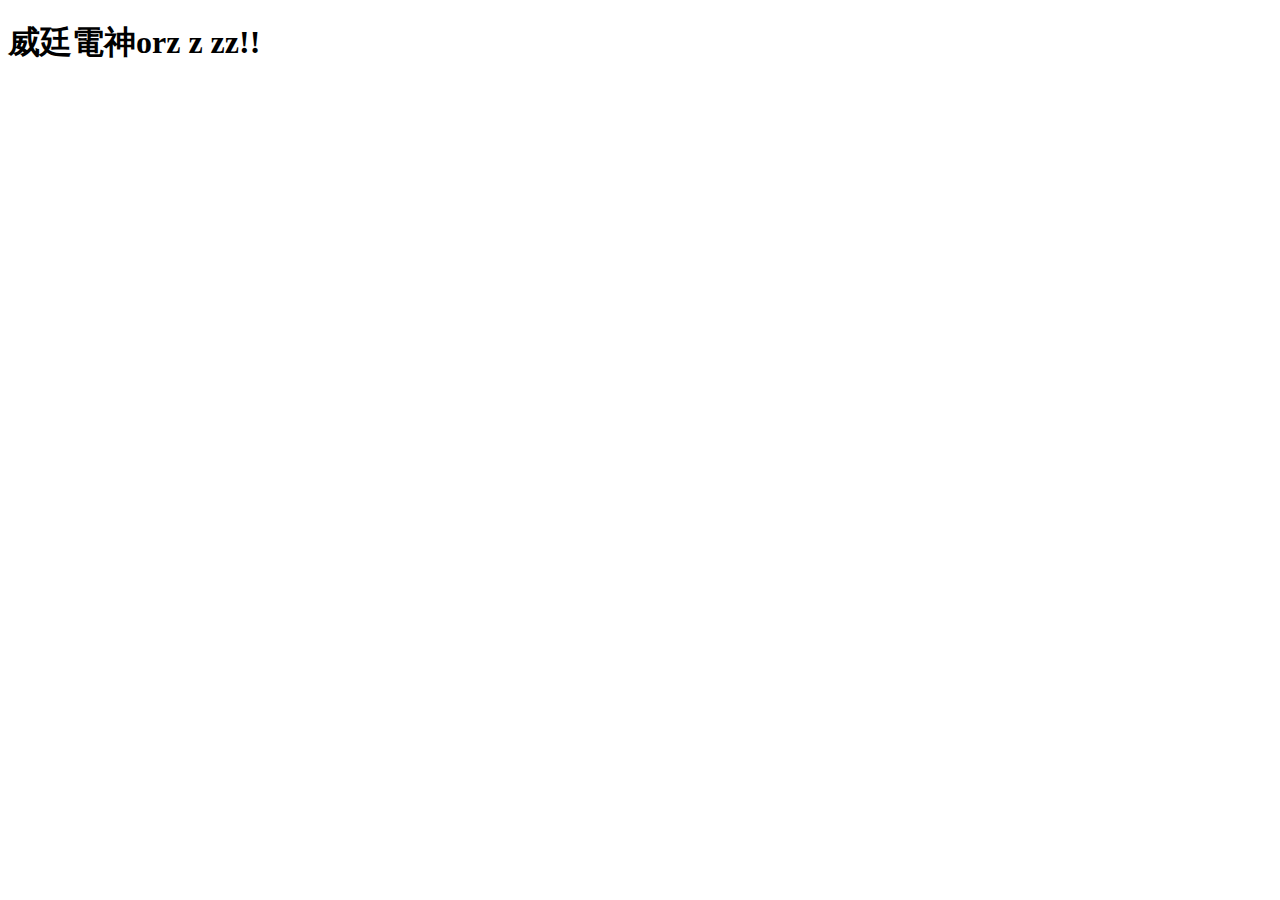
==== WEI-TING/index.html @ c9273836 "Create index.html" ====
<!DOCTYPE html>
<html>
    <head>
        <title>威廷好電</title>
        <meta charset="UTF-8">
        <meta name="viewport" content="width=device-width, initial-scale=1.0">
        </head>

    <body>
        <div class="ce">
        <h1>威廷電神orz z zz!!</h1>
        
        </div>


     </body>



</html>
<style>
.h1{
    margin:0 auto;
    text-align: center;
    font-size: 100px;
}
ce{
    margin: 0 auto;
    display: block;
}
</style>
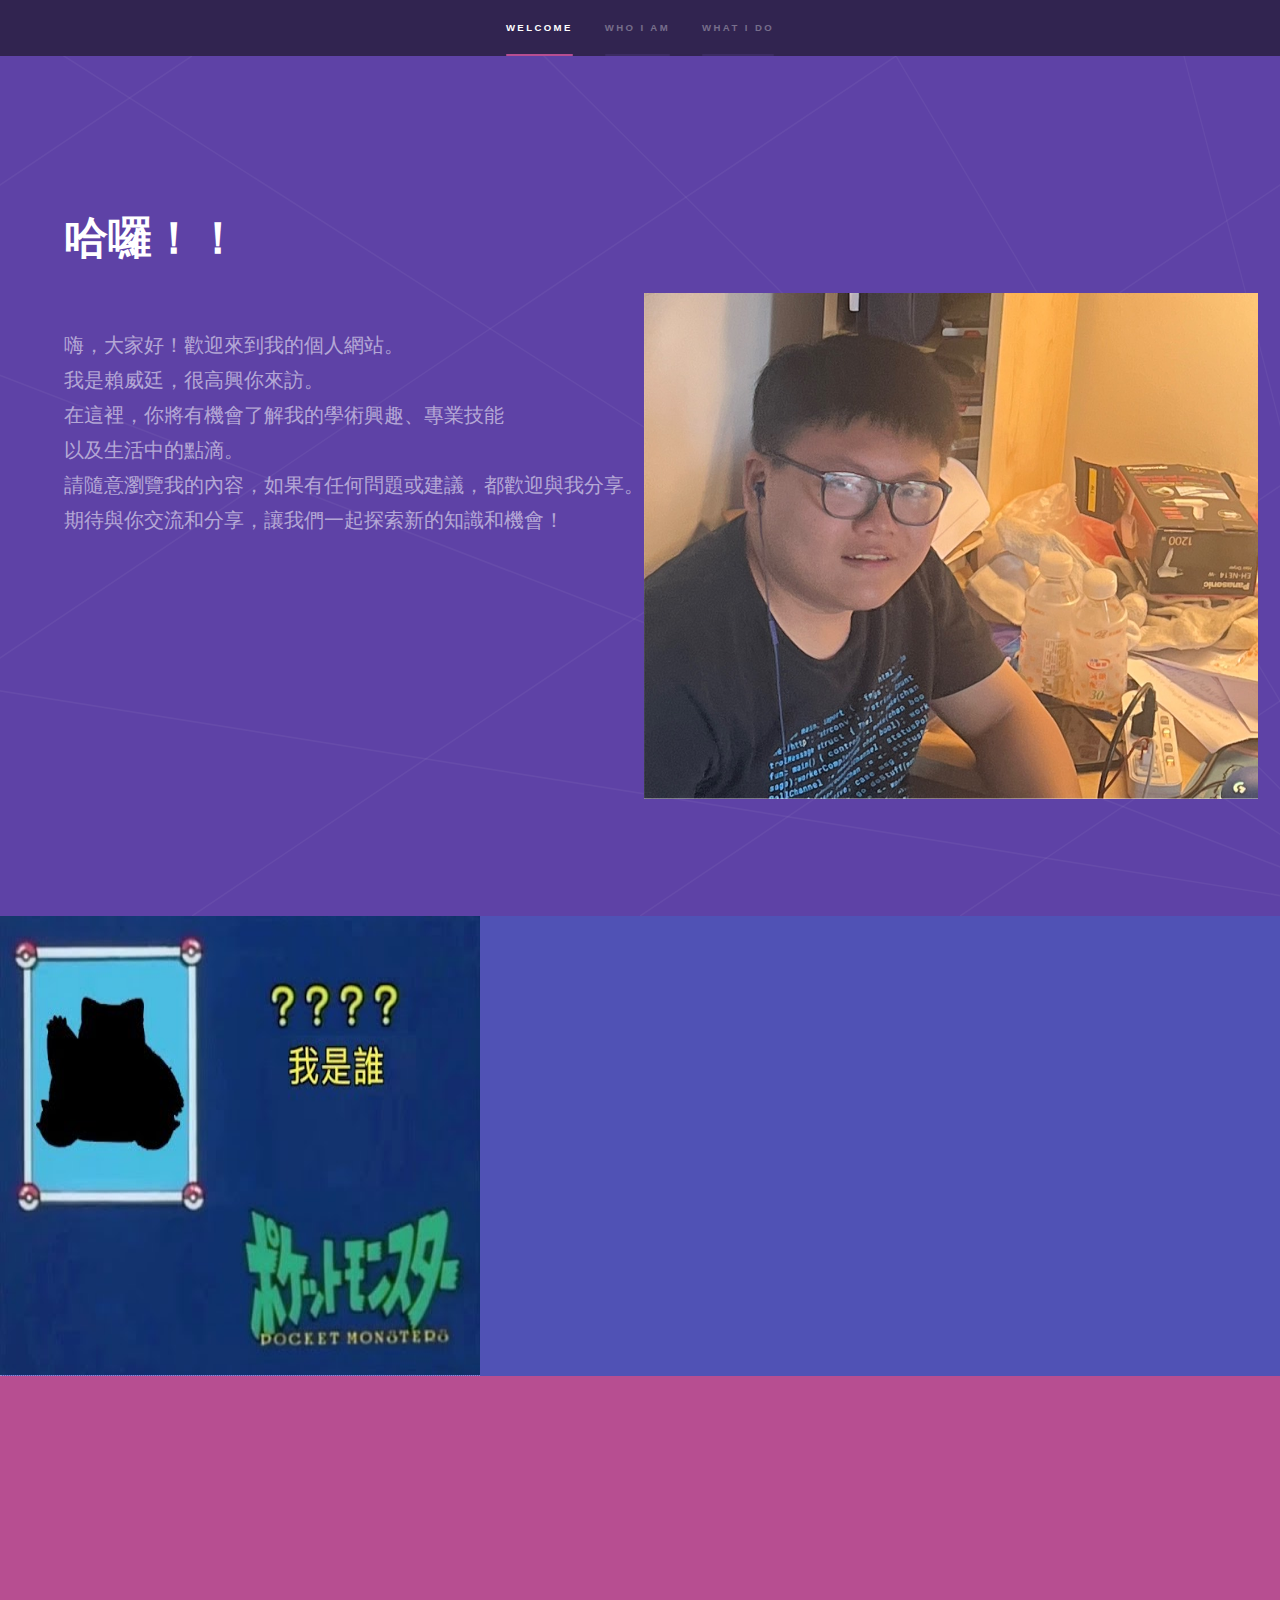
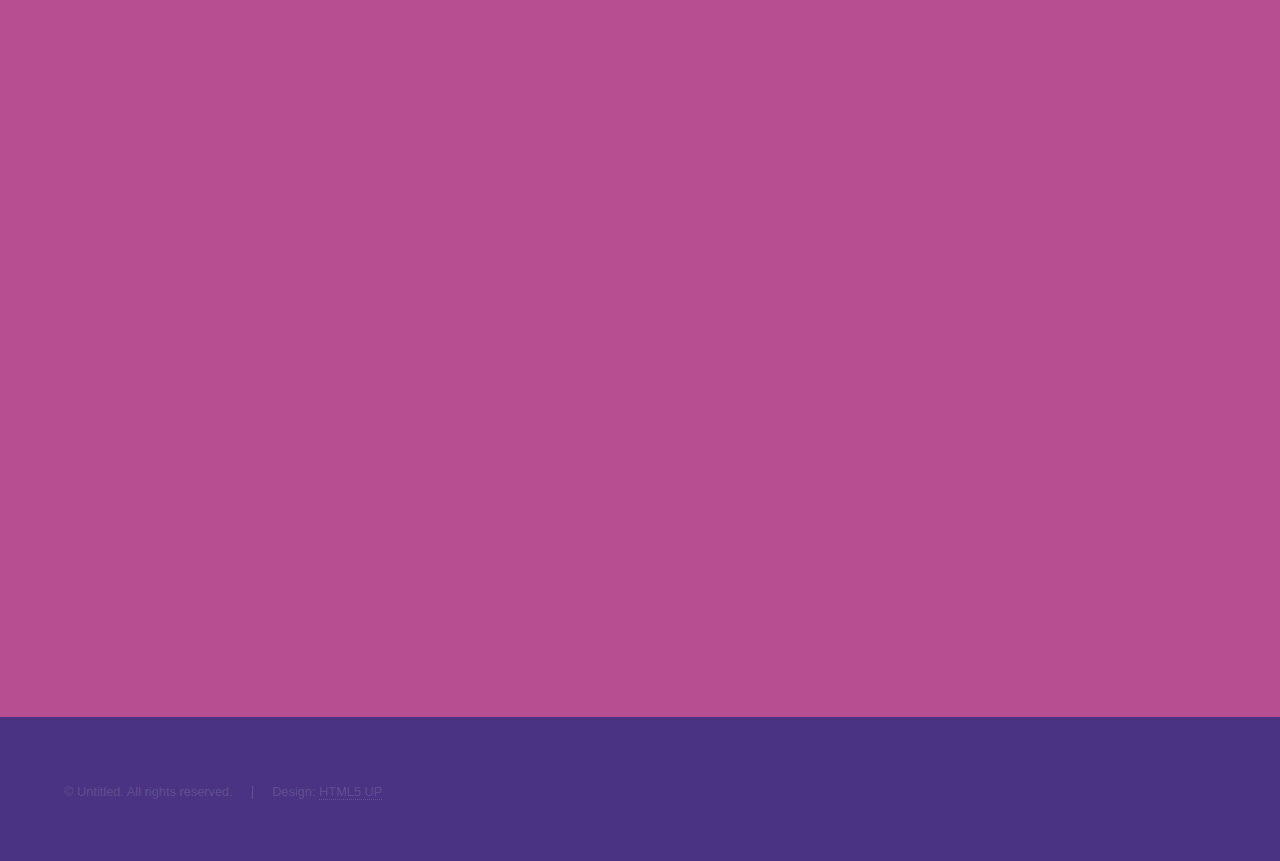
==== commit b8a4fb84: "test" ====
--- a/WEI-TING/index.html
+++ b/WEI-TING/index.html
@@ -1,31 +1,154 @@
-<!DOCTYPE html>
-<html>
-    <head>
-        <title>威廷好電</title>
-        <meta charset="UTF-8">
-        <meta name="viewport" content="width=device-width, initial-scale=1.0">
-        </head>
-
-    <body>
-        <div class="ce">
-        <h1>威廷電神orz z zz!!</h1>
-        
-        </div>
-
-
-     </body>
-
-
-
-</html>
-<style>
-.h1{
-    margin:0 auto;
-    text-align: center;
-    font-size: 100px;
-}
-ce{
-    margin: 0 auto;
-    display: block;
-}
-</style>
+<!DOCTYPE HTML>
+<!--
+	Hyperspace by HTML5 UP
+	html5up.net | @ajlkn
+	Free for personal and commercial use under the CCA 3.0 license (html5up.net/license)
+-->
+<html>
+	<head>
+		<link rel="icon" href="./assets/icon/1716136309.ico">
+		<title>威廷好電</title>
+		
+
+
+		<meta charset="utf-8" />
+		<meta name="viewport" content="width=device-width, initial-scale=1, user-scalable=no" />
+		<link rel="stylesheet" href="assets/css/main.css" />
+		<noscript><link rel="stylesheet" href="assets/css/noscript.css" /></noscript>
+	</head>
+	<body class="is-preload">
+
+		<!-- Sidebar -->
+			<section id="sidebar">
+				<div class="inner">
+					<nav>
+						<ul>
+							<li><a href="#intro">Welcome</a></li>
+							<li><a href="#one">Who I am </a></li>
+							<li><a href="#two">What I do</a></li>
+						</ul>
+					</nav>
+				</div>
+			</section>
+
+		<!-- Wrapper -->
+			<div id="wrapper">
+
+				<!-- Intro -->
+					<section id="intro" class="wrapper style1 fullscreen fade-up">
+						
+						<div class="inner" style="width: 50%">
+							<h1>哈囉！！</h1>
+
+							<div style="width: 240%;display: flex">
+							<p style="width: auto;">
+								<br>
+								嗨，大家好！歡迎來到我的個人網站。<br>我是賴威廷，很高興你來訪。<br>在這裡，你將有機會了解我的學術興趣、專業技能<br>以及生活中的點滴。<br>請隨意瀏覽我的內容，如果有任何問題或建議，都歡迎與我分享。<br>期待與你交流和分享，讓我們一起探索新的知識和機會！
+									
+							</p>
+							<img src="images/weihead.jpg" alt="Logo" width="50%" height="50%"/>
+						</div>
+						<!--
+							<ul class="actions">
+								<li><a href="#one" class="button scrolly">Learn more</a></li>
+							</ul>-->
+						</div>
+					</section>
+
+				<!-- One -->
+					<section id="one" class="wrapper style2 spotlights">
+						<section>
+							<a href="#" >
+								<img src="images/whoami.png" alt="" data-position="center center" width="100%" height="100%"/>
+
+							</a>
+								
+								
+								
+							
+							<div class="content">
+								<div class="inner">
+									<h2>我是誰
+									</h2>
+									<p>大家好，我是賴威廷，來自一個充滿活力的城市-台北。我對程式充滿熱情，並目標成為中興大學的第一名。<br>
+								
+										我一直以來都對微積分領域有著濃厚的興趣，並且在這個領域表現出色。我相信，通過不斷地學習和實踐，我可以在這個領域中取得更大的成就。<br>
+										
+										此外，我也對資料結構和演算法有著深入的了解和經驗。我喜歡挑戰自己，解決各種複雜的問題，並且不斷地追求技術的提升。<br>								
+										謝謝大家對我的聆聽，我期待著在中興大學展開新的學習和挑戰，與各位一起共同成長。</p>
+									<ul class="actions">
+										<li><a href="generic.html" class="button">Learn more</a></li>
+									</ul>
+								</div>
+							</div>
+						</section>
+						
+						
+					</section>
+
+				<!-- Two -->
+					<section id="two" class="wrapper style3 fade-up">
+						<div class="inner">
+							<h2>What we do</h2>
+							<p>Phasellus convallis elit id ullamcorper pulvinar. Duis aliquam turpis mauris, eu ultricies erat malesuada quis. Aliquam dapibus, lacus eget hendrerit bibendum, urna est aliquam sem, sit amet imperdiet est velit quis lorem.</p>
+							<div class="features">
+								<section>
+									<span class="icon solid major fa-code"></span>
+									<h3>Lorem ipsum amet</h3>
+									<p>Phasellus convallis elit id ullam corper amet et pulvinar. Duis aliquam turpis mauris, sed ultricies erat dapibus.</p>
+								</section>
+								<section>
+									<span class="icon solid major fa-lock"></span>
+									<h3>Aliquam sed nullam</h3>
+									<p>Phasellus convallis elit id ullam corper amet et pulvinar. Duis aliquam turpis mauris, sed ultricies erat dapibus.</p>
+								</section>
+								<section>
+									<span class="icon solid major fa-cog"></span>
+									<h3>Sed erat ullam corper</h3>
+									<p>Phasellus convallis elit id ullam corper amet et pulvinar. Duis aliquam turpis mauris, sed ultricies erat dapibus.</p>
+								</section>
+								<section>
+									<span class="icon solid major fa-desktop"></span>
+									<h3>Veroeros quis lorem</h3>
+									<p>Phasellus convallis elit id ullam corper amet et pulvinar. Duis aliquam turpis mauris, sed ultricies erat dapibus.</p>
+								</section>
+								<section>
+									<span class="icon solid major fa-link"></span>
+									<h3>Urna quis bibendum</h3>
+									<p>Phasellus convallis elit id ullam corper amet et pulvinar. Duis aliquam turpis mauris, sed ultricies erat dapibus.</p>
+								</section>
+								<section>
+									<span class="icon major fa-gem"></span>
+									<h3>Aliquam urna dapibus</h3>
+									<p>Phasellus convallis elit id ullam corper amet et pulvinar. Duis aliquam turpis mauris, sed ultricies erat dapibus.</p>
+								</section>
+							</div>
+							<ul class="actions">
+								<li><a href="generic.html" class="button">Learn more</a></li>
+							</ul>
+						</div>
+					</section>
+
+
+			</div>
+
+		<!-- Footer -->
+			<footer id="footer" class="wrapper style1-alt">
+				<div class="inner">
+					<ul class="menu">
+						<li>&copy; Untitled. All rights reserved.</li><li>Design: <a href="http://html5up.net">HTML5 UP</a></li>
+					</ul>
+				</div>
+			</footer>
+
+		<!-- Scripts -->
+			<script src="assets/js/jquery.min.js"></script>
+			<script src="assets/js/jquery.scrollex.min.js"></script>
+			<script src="assets/js/jquery.scrolly.min.js"></script>
+			<script src="assets/js/browser.min.js"></script>
+			<script src="assets/js/breakpoints.min.js"></script>
+			<script src="assets/js/util.js"></script>
+			<script src="assets/js/main.js"></script>
+
+	</body>
+</html>--- a/WEI-TING/assets/css/main.css
+++ b/WEI-TING/assets/css/main.css
@@ -0,0 +1,3910 @@
+@import url(fontawesome-all.min.css);
+
+/*
+	Hyperspace by HTML5 UP
+	html5up.net | @ajlkn
+	Free for personal and commercial use under the CCA 3.0 license (html5up.net/license)
+*/
+
+
+html, body, div, span, applet, object,
+iframe, h1, h2, h3, h4, h5, h6, p, blockquote,
+pre, a, abbr, acronym, address, big, cite,
+code, del, dfn, em, img, ins, kbd, q, s, samp,
+small, strike, strong, sub, sup, tt, var, b,
+u, i, center, dl, dt, dd, ol, ul, li, fieldset,
+form, label, legend, table, caption, tbody,
+tfoot, thead, tr, th, td, article, aside,
+canvas, details, embed, figure, figcaption,
+footer, header, hgroup, menu, nav, output, ruby,
+section, summary, time, mark, audio, video {
+	margin: 0;
+	padding: 0;
+	border: 0;
+	font-size: 100%;
+	font: inherit;
+	vertical-align: baseline;}
+
+article, aside, details, figcaption, figure,
+footer, header, hgroup, menu, nav, section {
+	display: block;}
+
+body {
+	line-height: 1;
+}
+
+ol, ul {
+	list-style: none;
+}
+
+blockquote, q {
+	quotes: none;
+}
+
+	blockquote:before, blockquote:after, q:before, q:after {
+		content: '';
+		content: none;
+	}
+
+table {
+	border-collapse: collapse;
+	border-spacing: 0;
+}
+
+body {
+	-webkit-text-size-adjust: none;
+}
+
+mark {
+	background-color: transparent;
+	color: inherit;
+}
+
+input::-moz-focus-inner {
+	border: 0;
+	padding: 0;
+}
+
+input, select, textarea {
+	-moz-appearance: none;
+	-webkit-appearance: none;
+	-ms-appearance: none;
+	appearance: none;
+}
+
+/* Basic */
+
+	@-ms-viewport {
+		width: device-width;
+	}
+
+	body {
+		-ms-overflow-style: scrollbar;
+	}
+
+	@media screen and (max-width: 480px) {
+
+		html, body {
+			min-width: 320px;
+		}
+
+	}
+
+	html {
+		box-sizing: border-box;
+	}
+
+	*, *:before, *:after {
+		box-sizing: inherit;
+	}
+
+	body {
+		background: #312450;
+	}
+
+		body.is-preload *, body.is-preload *:before, body.is-preload *:after {
+			-moz-animation: none !important;
+			-webkit-animation: none !important;
+			-ms-animation: none !important;
+			animation: none !important;
+			-moz-transition: none !important;
+			-webkit-transition: none !important;
+			-ms-transition: none !important;
+			transition: none !important;
+		}
+
+/* Type */
+
+	body, input, select, textarea {
+		color: rgba(255, 255, 255, 0.55);
+		font-family: Arial, Helvetica, sans-serif;
+		font-size: 16.5pt;
+		font-weight: normal;
+		line-height: 1.75;
+	}
+
+		@media screen and (max-width: 1680px) {
+
+			body, input, select, textarea {
+				font-size: 13pt;
+			}
+
+		}
+
+		@media screen and (max-width: 1280px) {
+
+			body, input, select, textarea {
+				font-size: 12pt;
+			}
+
+		}
+
+		@media screen and (max-width: 360px) {
+
+			body, input, select, textarea {
+				font-size: 11pt;
+			}
+
+		}
+
+	a {
+		-moz-transition: color 0.2s ease, border-bottom-color 0.2s ease;
+		-webkit-transition: color 0.2s ease, border-bottom-color 0.2s ease;
+		-ms-transition: color 0.2s ease, border-bottom-color 0.2s ease;
+		transition: color 0.2s ease, border-bottom-color 0.2s ease;
+		border-bottom: dotted 1px rgba(255, 255, 255, 0.35);
+		color: inherit;
+		text-decoration: none;
+	}
+
+		a:hover {
+			border-bottom-color: transparent;
+			color: #ffffff;
+		}
+
+	strong, b {
+		color: #ffffff;
+		font-weight: bold;
+	}
+
+	em, i {
+		font-style: italic;
+	}
+
+	p {
+		margin: 0 0 2em 0;
+	}
+
+	h1, h2, h3, h4, h5, h6 {
+		color: #ffffff;
+		font-weight: bold;
+		line-height: 1.5;
+		margin: 0 0 0.5em 0;
+	}
+
+		h1 a, h2 a, h3 a, h4 a, h5 a, h6 a {
+			color: inherit;
+			text-decoration: none;
+		}
+
+	h1 {
+		font-size: 2.75em;
+	}
+
+		h1.major {
+			margin: 0 0 1.3em 0;
+			position: relative;
+			padding-bottom: 0.35em;
+		}
+
+			h1.major:after {
+				background-image: -moz-linear-gradient(to right, #5e42a6, #b74e91);
+				background-image: -webkit-linear-gradient(to right, #5e42a6, #b74e91);
+				background-image: -ms-linear-gradient(to right, #5e42a6, #b74e91);
+				background-image: linear-gradient(to right, #5e42a6, #b74e91);
+				-moz-transition: max-width 0.2s ease;
+				-webkit-transition: max-width 0.2s ease;
+				-ms-transition: max-width 0.2s ease;
+				transition: max-width 0.2s ease;
+				border-radius: 0.2em;
+				bottom: 0;
+				content: '';
+				height: 0.05em;
+				position: absolute;
+				right: 0;
+				width: 100%;
+			}
+
+	h2 {
+		font-size: 1.75em;
+	}
+
+	h3 {
+		font-size: 1.1em;
+	}
+
+	h4 {
+		font-size: 1em;
+	}
+
+	h5 {
+		font-size: 0.8em;
+	}
+
+	h6 {
+		font-size: 0.6em;
+	}
+
+	@media screen and (max-width: 736px) {
+
+		h1 {
+			font-size: 2em;
+		}
+
+		h2 {
+			font-size: 1.25em;
+		}
+
+		h3 {
+			font-size: 1em;
+		}
+
+		h4 {
+			font-size: 0.8em;
+		}
+
+		h5 {
+			font-size: 0.6em;
+		}
+
+		h6 {
+			font-size: 0.6em;
+		}
+
+	}
+
+	sub {
+		font-size: 0.8em;
+		position: relative;
+		top: 0.5em;
+	}
+
+	sup {
+		font-size: 0.8em;
+		position: relative;
+		top: -0.5em;
+	}
+
+	blockquote {
+		border-left: solid 4px rgba(255, 255, 255, 0.15);
+		font-style: italic;
+		margin: 0 0 2em 0;
+		padding: 0.5em 0 0.5em 2em;
+	}
+
+	code {
+		background: rgba(255, 255, 255, 0.05);
+		border-radius: 0.25em;
+		border: solid 1px rgba(255, 255, 255, 0.15);
+		font-family: "Courier New", monospace;
+		font-size: 0.9em;
+		margin: 0 0.25em;
+		padding: 0.25em 0.65em;
+	}
+
+	pre {
+		-webkit-overflow-scrolling: touch;
+		font-family: "Courier New", monospace;
+		font-size: 0.9em;
+		margin: 0 0 2em 0;
+	}
+
+		pre code {
+			display: block;
+			line-height: 1.75em;
+			padding: 1em 1.5em;
+			overflow-x: auto;
+		}
+
+	hr {
+		border: 0;
+		border-bottom: solid 1px rgba(255, 255, 255, 0.15);
+		margin: 2em 0;
+	}
+
+		hr.major {
+			margin: 3em 0;
+		}
+
+	.align-left {
+		text-align: left;
+	}
+
+	.align-center {
+		text-align: center;
+	}
+
+	.align-right {
+		text-align: right;
+	}
+
+/* Row */
+
+	.row {
+		display: flex;
+		flex-wrap: wrap;
+		box-sizing: border-box;
+		align-items: stretch;
+	}
+
+		.row > * {
+			box-sizing: border-box;
+		}
+
+		.row.gtr-uniform > * > :last-child {
+			margin-bottom: 0;
+		}
+
+		.row.aln-left {
+			justify-content: flex-start;
+		}
+
+		.row.aln-center {
+			justify-content: center;
+		}
+
+		.row.aln-right {
+			justify-content: flex-end;
+		}
+
+		.row.aln-top {
+			align-items: flex-start;
+		}
+
+		.row.aln-middle {
+			align-items: center;
+		}
+
+		.row.aln-bottom {
+			align-items: flex-end;
+		}
+
+		.row > .imp {
+			order: -1;
+		}
+
+		.row > .col-1 {
+			width: 8.33333%;
+		}
+
+		.row > .off-1 {
+			margin-left: 8.33333%;
+		}
+
+		.row > .col-2 {
+			width: 16.66667%;
+		}
+
+		.row > .off-2 {
+			margin-left: 16.66667%;
+		}
+
+		.row > .col-3 {
+			width: 25%;
+		}
+
+		.row > .off-3 {
+			margin-left: 25%;
+		}
+
+		.row > .col-4 {
+			width: 33.33333%;
+		}
+
+		.row > .off-4 {
+			margin-left: 33.33333%;
+		}
+
+		.row > .col-5 {
+			width: 41.66667%;
+		}
+
+		.row > .off-5 {
+			margin-left: 41.66667%;
+		}
+
+		.row > .col-6 {
+			width: 50%;
+		}
+
+		.row > .off-6 {
+			margin-left: 50%;
+		}
+
+		.row > .col-7 {
+			width: 58.33333%;
+		}
+
+		.row > .off-7 {
+			margin-left: 58.33333%;
+		}
+
+		.row > .col-8 {
+			width: 66.66667%;
+		}
+
+		.row > .off-8 {
+			margin-left: 66.66667%;
+		}
+
+		.row > .col-9 {
+			width: 75%;
+		}
+
+		.row > .off-9 {
+			margin-left: 75%;
+		}
+
+		.row > .col-10 {
+			width: 83.33333%;
+		}
+
+		.row > .off-10 {
+			margin-left: 83.33333%;
+		}
+
+		.row > .col-11 {
+			width: 91.66667%;
+		}
+
+		.row > .off-11 {
+			margin-left: 91.66667%;
+		}
+
+		.row > .col-12 {
+			width: 100%;
+		}
+
+		.row > .off-12 {
+			margin-left: 100%;
+		}
+
+		.row.gtr-0 {
+			margin-top: 0;
+			margin-left: 0em;
+		}
+
+			.row.gtr-0 > * {
+				padding: 0 0 0 0em;
+			}
+
+			.row.gtr-0.gtr-uniform {
+				margin-top: 0em;
+			}
+
+				.row.gtr-0.gtr-uniform > * {
+					padding-top: 0em;
+				}
+
+		.row.gtr-25 {
+			margin-top: 0;
+			margin-left: -0.375em;
+		}
+
+			.row.gtr-25 > * {
+				padding: 0 0 0 0.375em;
+			}
+
+			.row.gtr-25.gtr-uniform {
+				margin-top: -0.375em;
+			}
+
+				.row.gtr-25.gtr-uniform > * {
+					padding-top: 0.375em;
+				}
+
+		.row.gtr-50 {
+			margin-top: 0;
+			margin-left: -0.75em;
+		}
+
+			.row.gtr-50 > * {
+				padding: 0 0 0 0.75em;
+			}
+
+			.row.gtr-50.gtr-uniform {
+				margin-top: -0.75em;
+			}
+
+				.row.gtr-50.gtr-uniform > * {
+					padding-top: 0.75em;
+				}
+
+		.row {
+			margin-top: 0;
+			margin-left: -1.5em;
+		}
+
+			.row > * {
+				padding: 0 0 0 1.5em;
+			}
+
+			.row.gtr-uniform {
+				margin-top: -1.5em;
+			}
+
+				.row.gtr-uniform > * {
+					padding-top: 1.5em;
+				}
+
+		.row.gtr-150 {
+			margin-top: 0;
+			margin-left: -2.25em;
+		}
+
+			.row.gtr-150 > * {
+				padding: 0 0 0 2.25em;
+			}
+
+			.row.gtr-150.gtr-uniform {
+				margin-top: -2.25em;
+			}
+
+				.row.gtr-150.gtr-uniform > * {
+					padding-top: 2.25em;
+				}
+
+		.row.gtr-200 {
+			margin-top: 0;
+			margin-left: -3em;
+		}
+
+			.row.gtr-200 > * {
+				padding: 0 0 0 3em;
+			}
+
+			.row.gtr-200.gtr-uniform {
+				margin-top: -3em;
+			}
+
+				.row.gtr-200.gtr-uniform > * {
+					padding-top: 3em;
+				}
+
+		@media screen and (max-width: 1680px) {
+
+			.row {
+				display: flex;
+				flex-wrap: wrap;
+				box-sizing: border-box;
+				align-items: stretch;
+			}
+
+				.row > * {
+					box-sizing: border-box;
+				}
+
+				.row.gtr-uniform > * > :last-child {
+					margin-bottom: 0;
+				}
+
+				.row.aln-left {
+					justify-content: flex-start;
+				}
+
+				.row.aln-center {
+					justify-content: center;
+				}
+
+				.row.aln-right {
+					justify-content: flex-end;
+				}
+
+				.row.aln-top {
+					align-items: flex-start;
+				}
+
+				.row.aln-middle {
+					align-items: center;
+				}
+
+				.row.aln-bottom {
+					align-items: flex-end;
+				}
+
+				.row > .imp-xlarge {
+					order: -1;
+				}
+
+				.row > .col-1-xlarge {
+					width: 8.33333%;
+				}
+
+				.row > .off-1-xlarge {
+					margin-left: 8.33333%;
+				}
+
+				.row > .col-2-xlarge {
+					width: 16.66667%;
+				}
+
+				.row > .off-2-xlarge {
+					margin-left: 16.66667%;
+				}
+
+				.row > .col-3-xlarge {
+					width: 25%;
+				}
+
+				.row > .off-3-xlarge {
+					margin-left: 25%;
+				}
+
+				.row > .col-4-xlarge {
+					width: 33.33333%;
+				}
+
+				.row > .off-4-xlarge {
+					margin-left: 33.33333%;
+				}
+
+				.row > .col-5-xlarge {
+					width: 41.66667%;
+				}
+
+				.row > .off-5-xlarge {
+					margin-left: 41.66667%;
+				}
+
+				.row > .col-6-xlarge {
+					width: 50%;
+				}
+
+				.row > .off-6-xlarge {
+					margin-left: 50%;
+				}
+
+				.row > .col-7-xlarge {
+					width: 58.33333%;
+				}
+
+				.row > .off-7-xlarge {
+					margin-left: 58.33333%;
+				}
+
+				.row > .col-8-xlarge {
+					width: 66.66667%;
+				}
+
+				.row > .off-8-xlarge {
+					margin-left: 66.66667%;
+				}
+
+				.row > .col-9-xlarge {
+					width: 75%;
+				}
+
+				.row > .off-9-xlarge {
+					margin-left: 75%;
+				}
+
+				.row > .col-10-xlarge {
+					width: 83.33333%;
+				}
+
+				.row > .off-10-xlarge {
+					margin-left: 83.33333%;
+				}
+
+				.row > .col-11-xlarge {
+					width: 91.66667%;
+				}
+
+				.row > .off-11-xlarge {
+					margin-left: 91.66667%;
+				}
+
+				.row > .col-12-xlarge {
+					width: 100%;
+				}
+
+				.row > .off-12-xlarge {
+					margin-left: 100%;
+				}
+
+				.row.gtr-0 {
+					margin-top: 0;
+					margin-left: 0em;
+				}
+
+					.row.gtr-0 > * {
+						padding: 0 0 0 0em;
+					}
+
+					.row.gtr-0.gtr-uniform {
+						margin-top: 0em;
+					}
+
+						.row.gtr-0.gtr-uniform > * {
+							padding-top: 0em;
+						}
+
+				.row.gtr-25 {
+					margin-top: 0;
+					margin-left: -0.375em;
+				}
+
+					.row.gtr-25 > * {
+						padding: 0 0 0 0.375em;
+					}
+
+					.row.gtr-25.gtr-uniform {
+						margin-top: -0.375em;
+					}
+
+						.row.gtr-25.gtr-uniform > * {
+							padding-top: 0.375em;
+						}
+
+				.row.gtr-50 {
+					margin-top: 0;
+					margin-left: -0.75em;
+				}
+
+					.row.gtr-50 > * {
+						padding: 0 0 0 0.75em;
+					}
+
+					.row.gtr-50.gtr-uniform {
+						margin-top: -0.75em;
+					}
+
+						.row.gtr-50.gtr-uniform > * {
+							padding-top: 0.75em;
+						}
+
+				.row {
+					margin-top: 0;
+					margin-left: -1.5em;
+				}
+
+					.row > * {
+						padding: 0 0 0 1.5em;
+					}
+
+					.row.gtr-uniform {
+						margin-top: -1.5em;
+					}
+
+						.row.gtr-uniform > * {
+							padding-top: 1.5em;
+						}
+
+				.row.gtr-150 {
+					margin-top: 0;
+					margin-left: -2.25em;
+				}
+
+					.row.gtr-150 > * {
+						padding: 0 0 0 2.25em;
+					}
+
+					.row.gtr-150.gtr-uniform {
+						margin-top: -2.25em;
+					}
+
+						.row.gtr-150.gtr-uniform > * {
+							padding-top: 2.25em;
+						}
+
+				.row.gtr-200 {
+					margin-top: 0;
+					margin-left: -3em;
+				}
+
+					.row.gtr-200 > * {
+						padding: 0 0 0 3em;
+					}
+
+					.row.gtr-200.gtr-uniform {
+						margin-top: -3em;
+					}
+
+						.row.gtr-200.gtr-uniform > * {
+							padding-top: 3em;
+						}
+
+		}
+
+		@media screen and (max-width: 1280px) {
+
+			.row {
+				display: flex;
+				flex-wrap: wrap;
+				box-sizing: border-box;
+				align-items: stretch;
+			}
+
+				.row > * {
+					box-sizing: border-box;
+				}
+
+				.row.gtr-uniform > * > :last-child {
+					margin-bottom: 0;
+				}
+
+				.row.aln-left {
+					justify-content: flex-start;
+				}
+
+				.row.aln-center {
+					justify-content: center;
+				}
+
+				.row.aln-right {
+					justify-content: flex-end;
+				}
+
+				.row.aln-top {
+					align-items: flex-start;
+				}
+
+				.row.aln-middle {
+					align-items: center;
+				}
+
+				.row.aln-bottom {
+					align-items: flex-end;
+				}
+
+				.row > .imp-large {
+					order: -1;
+				}
+
+				.row > .col-1-large {
+					width: 8.33333%;
+				}
+
+				.row > .off-1-large {
+					margin-left: 8.33333%;
+				}
+
+				.row > .col-2-large {
+					width: 16.66667%;
+				}
+
+				.row > .off-2-large {
+					margin-left: 16.66667%;
+				}
+
+				.row > .col-3-large {
+					width: 25%;
+				}
+
+				.row > .off-3-large {
+					margin-left: 25%;
+				}
+
+				.row > .col-4-large {
+					width: 33.33333%;
+				}
+
+				.row > .off-4-large {
+					margin-left: 33.33333%;
+				}
+
+				.row > .col-5-large {
+					width: 41.66667%;
+				}
+
+				.row > .off-5-large {
+					margin-left: 41.66667%;
+				}
+
+				.row > .col-6-large {
+					width: 50%;
+				}
+
+				.row > .off-6-large {
+					margin-left: 50%;
+				}
+
+				.row > .col-7-large {
+					width: 58.33333%;
+				}
+
+				.row > .off-7-large {
+					margin-left: 58.33333%;
+				}
+
+				.row > .col-8-large {
+					width: 66.66667%;
+				}
+
+				.row > .off-8-large {
+					margin-left: 66.66667%;
+				}
+
+				.row > .col-9-large {
+					width: 75%;
+				}
+
+				.row > .off-9-large {
+					margin-left: 75%;
+				}
+
+				.row > .col-10-large {
+					width: 83.33333%;
+				}
+
+				.row > .off-10-large {
+					margin-left: 83.33333%;
+				}
+
+				.row > .col-11-large {
+					width: 91.66667%;
+				}
+
+				.row > .off-11-large {
+					margin-left: 91.66667%;
+				}
+
+				.row > .col-12-large {
+					width: 100%;
+				}
+
+				.row > .off-12-large {
+					margin-left: 100%;
+				}
+
+				.row.gtr-0 {
+					margin-top: 0;
+					margin-left: 0em;
+				}
+
+					.row.gtr-0 > * {
+						padding: 0 0 0 0em;
+					}
+
+					.row.gtr-0.gtr-uniform {
+						margin-top: 0em;
+					}
+
+						.row.gtr-0.gtr-uniform > * {
+							padding-top: 0em;
+						}
+
+				.row.gtr-25 {
+					margin-top: 0;
+					margin-left: -0.375em;
+				}
+
+					.row.gtr-25 > * {
+						padding: 0 0 0 0.375em;
+					}
+
+					.row.gtr-25.gtr-uniform {
+						margin-top: -0.375em;
+					}
+
+						.row.gtr-25.gtr-uniform > * {
+							padding-top: 0.375em;
+						}
+
+				.row.gtr-50 {
+					margin-top: 0;
+					margin-left: -0.75em;
+				}
+
+					.row.gtr-50 > * {
+						padding: 0 0 0 0.75em;
+					}
+
+					.row.gtr-50.gtr-uniform {
+						margin-top: -0.75em;
+					}
+
+						.row.gtr-50.gtr-uniform > * {
+							padding-top: 0.75em;
+						}
+
+				.row {
+					margin-top: 0;
+					margin-left: -1.5em;
+				}
+
+					.row > * {
+						padding: 0 0 0 1.5em;
+					}
+
+					.row.gtr-uniform {
+						margin-top: -1.5em;
+					}
+
+						.row.gtr-uniform > * {
+							padding-top: 1.5em;
+						}
+
+				.row.gtr-150 {
+					margin-top: 0;
+					margin-left: -2.25em;
+				}
+
+					.row.gtr-150 > * {
+						padding: 0 0 0 2.25em;
+					}
+
+					.row.gtr-150.gtr-uniform {
+						margin-top: -2.25em;
+					}
+
+						.row.gtr-150.gtr-uniform > * {
+							padding-top: 2.25em;
+						}
+
+				.row.gtr-200 {
+					margin-top: 0;
+					margin-left: -3em;
+				}
+
+					.row.gtr-200 > * {
+						padding: 0 0 0 3em;
+					}
+
+					.row.gtr-200.gtr-uniform {
+						margin-top: -3em;
+					}
+
+						.row.gtr-200.gtr-uniform > * {
+							padding-top: 3em;
+						}
+
+		}
+
+		@media screen and (max-width: 980px) {
+
+			.row {
+				display: flex;
+				flex-wrap: wrap;
+				box-sizing: border-box;
+				align-items: stretch;
+			}
+
+				.row > * {
+					box-sizing: border-box;
+				}
+
+				.row.gtr-uniform > * > :last-child {
+					margin-bottom: 0;
+				}
+
+				.row.aln-left {
+					justify-content: flex-start;
+				}
+
+				.row.aln-center {
+					justify-content: center;
+				}
+
+				.row.aln-right {
+					justify-content: flex-end;
+				}
+
+				.row.aln-top {
+					align-items: flex-start;
+				}
+
+				.row.aln-middle {
+					align-items: center;
+				}
+
+				.row.aln-bottom {
+					align-items: flex-end;
+				}
+
+				.row > .imp-medium {
+					order: -1;
+				}
+
+				.row > .col-1-medium {
+					width: 8.33333%;
+				}
+
+				.row > .off-1-medium {
+					margin-left: 8.33333%;
+				}
+
+				.row > .col-2-medium {
+					width: 16.66667%;
+				}
+
+				.row > .off-2-medium {
+					margin-left: 16.66667%;
+				}
+
+				.row > .col-3-medium {
+					width: 25%;
+				}
+
+				.row > .off-3-medium {
+					margin-left: 25%;
+				}
+
+				.row > .col-4-medium {
+					width: 33.33333%;
+				}
+
+				.row > .off-4-medium {
+					margin-left: 33.33333%;
+				}
+
+				.row > .col-5-medium {
+					width: 41.66667%;
+				}
+
+				.row > .off-5-medium {
+					margin-left: 41.66667%;
+				}
+
+				.row > .col-6-medium {
+					width: 50%;
+				}
+
+				.row > .off-6-medium {
+					margin-left: 50%;
+				}
+
+				.row > .col-7-medium {
+					width: 58.33333%;
+				}
+
+				.row > .off-7-medium {
+					margin-left: 58.33333%;
+				}
+
+				.row > .col-8-medium {
+					width: 66.66667%;
+				}
+
+				.row > .off-8-medium {
+					margin-left: 66.66667%;
+				}
+
+				.row > .col-9-medium {
+					width: 75%;
+				}
+
+				.row > .off-9-medium {
+					margin-left: 75%;
+				}
+
+				.row > .col-10-medium {
+					width: 83.33333%;
+				}
+
+				.row > .off-10-medium {
+					margin-left: 83.33333%;
+				}
+
+				.row > .col-11-medium {
+					width: 91.66667%;
+				}
+
+				.row > .off-11-medium {
+					margin-left: 91.66667%;
+				}
+
+				.row > .col-12-medium {
+					width: 100%;
+				}
+
+				.row > .off-12-medium {
+					margin-left: 100%;
+				}
+
+				.row.gtr-0 {
+					margin-top: 0;
+					margin-left: 0em;
+				}
+
+					.row.gtr-0 > * {
+						padding: 0 0 0 0em;
+					}
+
+					.row.gtr-0.gtr-uniform {
+						margin-top: 0em;
+					}
+
+						.row.gtr-0.gtr-uniform > * {
+							padding-top: 0em;
+						}
+
+				.row.gtr-25 {
+					margin-top: 0;
+					margin-left: -0.375em;
+				}
+
+					.row.gtr-25 > * {
+						padding: 0 0 0 0.375em;
+					}
+
+					.row.gtr-25.gtr-uniform {
+						margin-top: -0.375em;
+					}
+
+						.row.gtr-25.gtr-uniform > * {
+							padding-top: 0.375em;
+						}
+
+				.row.gtr-50 {
+					margin-top: 0;
+					margin-left: -0.75em;
+				}
+
+					.row.gtr-50 > * {
+						padding: 0 0 0 0.75em;
+					}
+
+					.row.gtr-50.gtr-uniform {
+						margin-top: -0.75em;
+					}
+
+						.row.gtr-50.gtr-uniform > * {
+							padding-top: 0.75em;
+						}
+
+				.row {
+					margin-top: 0;
+					margin-left: -1.5em;
+				}
+
+					.row > * {
+						padding: 0 0 0 1.5em;
+					}
+
+					.row.gtr-uniform {
+						margin-top: -1.5em;
+					}
+
+						.row.gtr-uniform > * {
+							padding-top: 1.5em;
+						}
+
+				.row.gtr-150 {
+					margin-top: 0;
+					margin-left: -2.25em;
+				}
+
+					.row.gtr-150 > * {
+						padding: 0 0 0 2.25em;
+					}
+
+					.row.gtr-150.gtr-uniform {
+						margin-top: -2.25em;
+					}
+
+						.row.gtr-150.gtr-uniform > * {
+							padding-top: 2.25em;
+						}
+
+				.row.gtr-200 {
+					margin-top: 0;
+					margin-left: -3em;
+				}
+
+					.row.gtr-200 > * {
+						padding: 0 0 0 3em;
+					}
+
+					.row.gtr-200.gtr-uniform {
+						margin-top: -3em;
+					}
+
+						.row.gtr-200.gtr-uniform > * {
+							padding-top: 3em;
+						}
+
+		}
+
+		@media screen and (max-width: 736px) {
+
+			.row {
+				display: flex;
+				flex-wrap: wrap;
+				box-sizing: border-box;
+				align-items: stretch;
+			}
+
+				.row > * {
+					box-sizing: border-box;
+				}
+
+				.row.gtr-uniform > * > :last-child {
+					margin-bottom: 0;
+				}
+
+				.row.aln-left {
+					justify-content: flex-start;
+				}
+
+				.row.aln-center {
+					justify-content: center;
+				}
+
+				.row.aln-right {
+					justify-content: flex-end;
+				}
+
+				.row.aln-top {
+					align-items: flex-start;
+				}
+
+				.row.aln-middle {
+					align-items: center;
+				}
+
+				.row.aln-bottom {
+					align-items: flex-end;
+				}
+
+				.row > .imp-small {
+					order: -1;
+				}
+
+				.row > .col-1-small {
+					width: 8.33333%;
+				}
+
+				.row > .off-1-small {
+					margin-left: 8.33333%;
+				}
+
+				.row > .col-2-small {
+					width: 16.66667%;
+				}
+
+				.row > .off-2-small {
+					margin-left: 16.66667%;
+				}
+
+				.row > .col-3-small {
+					width: 25%;
+				}
+
+				.row > .off-3-small {
+					margin-left: 25%;
+				}
+
+				.row > .col-4-small {
+					width: 33.33333%;
+				}
+
+				.row > .off-4-small {
+					margin-left: 33.33333%;
+				}
+
+				.row > .col-5-small {
+					width: 41.66667%;
+				}
+
+				.row > .off-5-small {
+					margin-left: 41.66667%;
+				}
+
+				.row > .col-6-small {
+					width: 50%;
+				}
+
+				.row > .off-6-small {
+					margin-left: 50%;
+				}
+
+				.row > .col-7-small {
+					width: 58.33333%;
+				}
+
+				.row > .off-7-small {
+					margin-left: 58.33333%;
+				}
+
+				.row > .col-8-small {
+					width: 66.66667%;
+				}
+
+				.row > .off-8-small {
+					margin-left: 66.66667%;
+				}
+
+				.row > .col-9-small {
+					width: 75%;
+				}
+
+				.row > .off-9-small {
+					margin-left: 75%;
+				}
+
+				.row > .col-10-small {
+					width: 83.33333%;
+				}
+
+				.row > .off-10-small {
+					margin-left: 83.33333%;
+				}
+
+				.row > .col-11-small {
+					width: 91.66667%;
+				}
+
+				.row > .off-11-small {
+					margin-left: 91.66667%;
+				}
+
+				.row > .col-12-small {
+					width: 100%;
+				}
+
+				.row > .off-12-small {
+					margin-left: 100%;
+				}
+
+				.row.gtr-0 {
+					margin-top: 0;
+					margin-left: 0em;
+				}
+
+					.row.gtr-0 > * {
+						padding: 0 0 0 0em;
+					}
+
+					.row.gtr-0.gtr-uniform {
+						margin-top: 0em;
+					}
+
+						.row.gtr-0.gtr-uniform > * {
+							padding-top: 0em;
+						}
+
+				.row.gtr-25 {
+					margin-top: 0;
+					margin-left: -0.375em;
+				}
+
+					.row.gtr-25 > * {
+						padding: 0 0 0 0.375em;
+					}
+
+					.row.gtr-25.gtr-uniform {
+						margin-top: -0.375em;
+					}
+
+						.row.gtr-25.gtr-uniform > * {
+							padding-top: 0.375em;
+						}
+
+				.row.gtr-50 {
+					margin-top: 0;
+					margin-left: -0.75em;
+				}
+
+					.row.gtr-50 > * {
+						padding: 0 0 0 0.75em;
+					}
+
+					.row.gtr-50.gtr-uniform {
+						margin-top: -0.75em;
+					}
+
+						.row.gtr-50.gtr-uniform > * {
+							padding-top: 0.75em;
+						}
+
+				.row {
+					margin-top: 0;
+					margin-left: -1.5em;
+				}
+
+					.row > * {
+						padding: 0 0 0 1.5em;
+					}
+
+					.row.gtr-uniform {
+						margin-top: -1.5em;
+					}
+
+						.row.gtr-uniform > * {
+							padding-top: 1.5em;
+						}
+
+				.row.gtr-150 {
+					margin-top: 0;
+					margin-left: -2.25em;
+				}
+
+					.row.gtr-150 > * {
+						padding: 0 0 0 2.25em;
+					}
+
+					.row.gtr-150.gtr-uniform {
+						margin-top: -2.25em;
+					}
+
+						.row.gtr-150.gtr-uniform > * {
+							padding-top: 2.25em;
+						}
+
+				.row.gtr-200 {
+					margin-top: 0;
+					margin-left: -3em;
+				}
+
+					.row.gtr-200 > * {
+						padding: 0 0 0 3em;
+					}
+
+					.row.gtr-200.gtr-uniform {
+						margin-top: -3em;
+					}
+
+						.row.gtr-200.gtr-uniform > * {
+							padding-top: 3em;
+						}
+
+		}
+
+		@media screen and (max-width: 480px) {
+
+			.row {
+				display: flex;
+				flex-wrap: wrap;
+				box-sizing: border-box;
+				align-items: stretch;
+			}
+
+				.row > * {
+					box-sizing: border-box;
+				}
+
+				.row.gtr-uniform > * > :last-child {
+					margin-bottom: 0;
+				}
+
+				.row.aln-left {
+					justify-content: flex-start;
+				}
+
+				.row.aln-center {
+					justify-content: center;
+				}
+
+				.row.aln-right {
+					justify-content: flex-end;
+				}
+
+				.row.aln-top {
+					align-items: flex-start;
+				}
+
+				.row.aln-middle {
+					align-items: center;
+				}
+
+				.row.aln-bottom {
+					align-items: flex-end;
+				}
+
+				.row > .imp-xsmall {
+					order: -1;
+				}
+
+				.row > .col-1-xsmall {
+					width: 8.33333%;
+				}
+
+				.row > .off-1-xsmall {
+					margin-left: 8.33333%;
+				}
+
+				.row > .col-2-xsmall {
+					width: 16.66667%;
+				}
+
+				.row > .off-2-xsmall {
+					margin-left: 16.66667%;
+				}
+
+				.row > .col-3-xsmall {
+					width: 25%;
+				}
+
+				.row > .off-3-xsmall {
+					margin-left: 25%;
+				}
+
+				.row > .col-4-xsmall {
+					width: 33.33333%;
+				}
+
+				.row > .off-4-xsmall {
+					margin-left: 33.33333%;
+				}
+
+				.row > .col-5-xsmall {
+					width: 41.66667%;
+				}
+
+				.row > .off-5-xsmall {
+					margin-left: 41.66667%;
+				}
+
+				.row > .col-6-xsmall {
+					width: 50%;
+				}
+
+				.row > .off-6-xsmall {
+					margin-left: 50%;
+				}
+
+				.row > .col-7-xsmall {
+					width: 58.33333%;
+				}
+
+				.row > .off-7-xsmall {
+					margin-left: 58.33333%;
+				}
+
+				.row > .col-8-xsmall {
+					width: 66.66667%;
+				}
+
+				.row > .off-8-xsmall {
+					margin-left: 66.66667%;
+				}
+
+				.row > .col-9-xsmall {
+					width: 75%;
+				}
+
+				.row > .off-9-xsmall {
+					margin-left: 75%;
+				}
+
+				.row > .col-10-xsmall {
+					width: 83.33333%;
+				}
+
+				.row > .off-10-xsmall {
+					margin-left: 83.33333%;
+				}
+
+				.row > .col-11-xsmall {
+					width: 91.66667%;
+				}
+
+				.row > .off-11-xsmall {
+					margin-left: 91.66667%;
+				}
+
+				.row > .col-12-xsmall {
+					width: 100%;
+				}
+
+				.row > .off-12-xsmall {
+					margin-left: 100%;
+				}
+
+				.row.gtr-0 {
+					margin-top: 0;
+					margin-left: 0em;
+				}
+
+					.row.gtr-0 > * {
+						padding: 0 0 0 0em;
+					}
+
+					.row.gtr-0.gtr-uniform {
+						margin-top: 0em;
+					}
+
+						.row.gtr-0.gtr-uniform > * {
+							padding-top: 0em;
+						}
+
+				.row.gtr-25 {
+					margin-top: 0;
+					margin-left: -0.375em;
+				}
+
+					.row.gtr-25 > * {
+						padding: 0 0 0 0.375em;
+					}
+
+					.row.gtr-25.gtr-uniform {
+						margin-top: -0.375em;
+					}
+
+						.row.gtr-25.gtr-uniform > * {
+							padding-top: 0.375em;
+						}
+
+				.row.gtr-50 {
+					margin-top: 0;
+					margin-left: -0.75em;
+				}
+
+					.row.gtr-50 > * {
+						padding: 0 0 0 0.75em;
+					}
+
+					.row.gtr-50.gtr-uniform {
+						margin-top: -0.75em;
+					}
+
+						.row.gtr-50.gtr-uniform > * {
+							padding-top: 0.75em;
+						}
+
+				.row {
+					margin-top: 0;
+					margin-left: -1.5em;
+				}
+
+					.row > * {
+						padding: 0 0 0 1.5em;
+					}
+
+					.row.gtr-uniform {
+						margin-top: -1.5em;
+					}
+
+						.row.gtr-uniform > * {
+							padding-top: 1.5em;
+						}
+
+				.row.gtr-150 {
+					margin-top: 0;
+					margin-left: -2.25em;
+				}
+
+					.row.gtr-150 > * {
+						padding: 0 0 0 2.25em;
+					}
+
+					.row.gtr-150.gtr-uniform {
+						margin-top: -2.25em;
+					}
+
+						.row.gtr-150.gtr-uniform > * {
+							padding-top: 2.25em;
+						}
+
+				.row.gtr-200 {
+					margin-top: 0;
+					margin-left: -3em;
+				}
+
+					.row.gtr-200 > * {
+						padding: 0 0 0 3em;
+					}
+
+					.row.gtr-200.gtr-uniform {
+						margin-top: -3em;
+					}
+
+						.row.gtr-200.gtr-uniform > * {
+							padding-top: 3em;
+						}
+
+		}
+
+/* Box */
+
+	.box {
+		border-radius: 0.25em;
+		border: solid 1px rgba(255, 255, 255, 0.15);
+		margin-bottom: 2em;
+		padding: 1.5em;
+	}
+
+		.box > :last-child,
+		.box > :last-child > :last-child,
+		.box > :last-child > :last-child > :last-child {
+			margin-bottom: 0;
+		}
+
+		.box.alt {
+			border: 0;
+			border-radius: 0;
+			padding: 0;
+		}
+
+/* Button */
+
+	input[type="submit"],
+	input[type="reset"],
+	input[type="button"],
+	button,
+	.button {
+		-moz-appearance: none;
+		-webkit-appearance: none;
+		-ms-appearance: none;
+		appearance: none;
+		-moz-transition: border-color 0.2s ease;
+		-webkit-transition: border-color 0.2s ease;
+		-ms-transition: border-color 0.2s ease;
+		transition: border-color 0.2s ease;
+		background-color: transparent;
+		border: solid 1px !important;
+		border-color: rgba(255, 255, 255, 0.15) !important;
+		border-radius: 3em;
+		color: #ffffff !important;
+		cursor: pointer;
+		display: inline-block;
+		font-size: 0.6em;
+		font-weight: bold;
+		height: calc(4.75em + 2px);
+		letter-spacing: 0.25em;
+		line-height: 4.75em;
+		outline: 0;
+		padding: 0 3.75em;
+		position: relative;
+		text-align: center;
+		text-decoration: none;
+		text-transform: uppercase;
+		white-space: nowrap;
+	}
+
+		input[type="submit"]:after,
+		input[type="reset"]:after,
+		input[type="button"]:after,
+		button:after,
+		.button:after {
+			-moz-transform: scale(0.25);
+			-webkit-transform: scale(0.25);
+			-ms-transform: scale(0.25);
+			transform: scale(0.25);
+			pointer-events: none;
+			-moz-transition: opacity 0.2s ease, -moz-transform 0.2s ease;
+			-webkit-transition: opacity 0.2s ease, -webkit-transform 0.2s ease;
+			-ms-transition: opacity 0.2s ease, -ms-transform 0.2s ease;
+			transition: opacity 0.2s ease, transform 0.2s ease;
+			background: #ffffff;
+			border-radius: 3em;
+			content: '';
+			height: 100%;
+			left: 0;
+			opacity: 0;
+			position: absolute;
+			top: 0;
+			width: 100%;
+		}
+
+		input[type="submit"].icon:before,
+		input[type="reset"].icon:before,
+		input[type="button"].icon:before,
+		button.icon:before,
+		.button.icon:before {
+			margin-right: 0.75em;
+		}
+
+		input[type="submit"].fit,
+		input[type="reset"].fit,
+		input[type="button"].fit,
+		button.fit,
+		.button.fit {
+			width: 100%;
+		}
+
+		input[type="submit"].small,
+		input[type="reset"].small,
+		input[type="button"].small,
+		button.small,
+		.button.small {
+			font-size: 0.4em;
+		}
+
+		input[type="submit"].large,
+		input[type="reset"].large,
+		input[type="button"].large,
+		button.large,
+		.button.large {
+			font-size: 0.8em;
+		}
+
+		input[type="submit"].primary,
+		input[type="reset"].primary,
+		input[type="button"].primary,
+		button.primary,
+		.button.primary {
+			background-color: #ffffff;
+			color: #312450 !important;
+		}
+
+			input[type="submit"].primary:after,
+			input[type="reset"].primary:after,
+			input[type="button"].primary:after,
+			button.primary:after,
+			.button.primary:after {
+				display: none;
+			}
+
+		input[type="submit"].disabled, input[type="submit"]:disabled,
+		input[type="reset"].disabled,
+		input[type="reset"]:disabled,
+		input[type="button"].disabled,
+		input[type="button"]:disabled,
+		button.disabled,
+		button:disabled,
+		.button.disabled,
+		.button:disabled {
+			cursor: default;
+			opacity: 0.5;
+			pointer-events: none;
+		}
+
+		input[type="submit"]:hover,
+		input[type="reset"]:hover,
+		input[type="button"]:hover,
+		button:hover,
+		.button:hover {
+			border-color: rgba(255, 255, 255, 0.55) !important;
+		}
+
+			input[type="submit"]:hover:after,
+			input[type="reset"]:hover:after,
+			input[type="button"]:hover:after,
+			button:hover:after,
+			.button:hover:after {
+				opacity: 0.05;
+				-moz-transform: scale(1);
+				-webkit-transform: scale(1);
+				-ms-transform: scale(1);
+				transform: scale(1);
+			}
+
+			input[type="submit"]:hover:active,
+			input[type="reset"]:hover:active,
+			input[type="button"]:hover:active,
+			button:hover:active,
+			.button:hover:active {
+				border-color: #ffffff !important;
+			}
+
+				input[type="submit"]:hover:active:after,
+				input[type="reset"]:hover:active:after,
+				input[type="button"]:hover:active:after,
+				button:hover:active:after,
+				.button:hover:active:after {
+					opacity: 0.1;
+				}
+
+/* Features */
+
+	.features {
+		display: -moz-flex;
+		display: -webkit-flex;
+		display: -ms-flex;
+		display: flex;
+		-moz-flex-wrap: wrap;
+		-webkit-flex-wrap: wrap;
+		-ms-flex-wrap: wrap;
+		flex-wrap: wrap;
+		border-radius: 0.25em;
+		border: solid 1px rgba(255, 255, 255, 0.15);
+		background: rgba(255, 255, 255, 0.05);
+		margin: 0 0 2em 0;
+	}
+
+		.features section {
+			padding: 3.5em 3em 1em 7em ;
+			width: 50%;
+			border-top: solid 1px rgba(255, 255, 255, 0.15);
+			position: relative;
+		}
+
+			.features section:nth-child(-n + 2) {
+				border-top-width: 0;
+			}
+
+			.features section:nth-child(2n) {
+				border-left: solid 1px rgba(255, 255, 255, 0.15);
+			}
+
+			.features section .icon {
+				-moz-transition: opacity 0.5s ease, -moz-transform 0.5s ease;
+				-webkit-transition: opacity 0.5s ease, -webkit-transform 0.5s ease;
+				-ms-transition: opacity 0.5s ease, -ms-transform 0.5s ease;
+				transition: opacity 0.5s ease, transform 0.5s ease;
+				-moz-transition-delay: 1s;
+				-webkit-transition-delay: 1s;
+				-ms-transition-delay: 1s;
+				transition-delay: 1s;
+				-moz-transform: scale(1);
+				-webkit-transform: scale(1);
+				-ms-transform: scale(1);
+				transform: scale(1);
+				position: absolute;
+				left: 3em;
+				top: 3em;
+				opacity: 1;
+			}
+
+			.features section:nth-child(1) .icon {
+				-moz-transition-delay: 0.15s;
+				-webkit-transition-delay: 0.15s;
+				-ms-transition-delay: 0.15s;
+				transition-delay: 0.15s;
+			}
+
+			.features section:nth-child(2) .icon {
+				-moz-transition-delay: 0.3s;
+				-webkit-transition-delay: 0.3s;
+				-ms-transition-delay: 0.3s;
+				transition-delay: 0.3s;
+			}
+
+			.features section:nth-child(3) .icon {
+				-moz-transition-delay: 0.45s;
+				-webkit-transition-delay: 0.45s;
+				-ms-transition-delay: 0.45s;
+				transition-delay: 0.45s;
+			}
+
+			.features section:nth-child(4) .icon {
+				-moz-transition-delay: 0.6s;
+				-webkit-transition-delay: 0.6s;
+				-ms-transition-delay: 0.6s;
+				transition-delay: 0.6s;
+			}
+
+			.features section:nth-child(5) .icon {
+				-moz-transition-delay: 0.75s;
+				-webkit-transition-delay: 0.75s;
+				-ms-transition-delay: 0.75s;
+				transition-delay: 0.75s;
+			}
+
+			.features section:nth-child(6) .icon {
+				-moz-transition-delay: 0.9s;
+				-webkit-transition-delay: 0.9s;
+				-ms-transition-delay: 0.9s;
+				transition-delay: 0.9s;
+			}
+
+			.features section:nth-child(7) .icon {
+				-moz-transition-delay: 1.05s;
+				-webkit-transition-delay: 1.05s;
+				-ms-transition-delay: 1.05s;
+				transition-delay: 1.05s;
+			}
+
+			.features section:nth-child(8) .icon {
+				-moz-transition-delay: 1.2s;
+				-webkit-transition-delay: 1.2s;
+				-ms-transition-delay: 1.2s;
+				transition-delay: 1.2s;
+			}
+
+			.features section:nth-child(9) .icon {
+				-moz-transition-delay: 1.35s;
+				-webkit-transition-delay: 1.35s;
+				-ms-transition-delay: 1.35s;
+				transition-delay: 1.35s;
+			}
+
+			.features section:nth-child(10) .icon {
+				-moz-transition-delay: 1.5s;
+				-webkit-transition-delay: 1.5s;
+				-ms-transition-delay: 1.5s;
+				transition-delay: 1.5s;
+			}
+
+			.features section:nth-child(11) .icon {
+				-moz-transition-delay: 1.65s;
+				-webkit-transition-delay: 1.65s;
+				-ms-transition-delay: 1.65s;
+				transition-delay: 1.65s;
+			}
+
+			.features section:nth-child(12) .icon {
+				-moz-transition-delay: 1.8s;
+				-webkit-transition-delay: 1.8s;
+				-ms-transition-delay: 1.8s;
+				transition-delay: 1.8s;
+			}
+
+			.features section:nth-child(13) .icon {
+				-moz-transition-delay: 1.95s;
+				-webkit-transition-delay: 1.95s;
+				-ms-transition-delay: 1.95s;
+				transition-delay: 1.95s;
+			}
+
+			.features section:nth-child(14) .icon {
+				-moz-transition-delay: 2.1s;
+				-webkit-transition-delay: 2.1s;
+				-ms-transition-delay: 2.1s;
+				transition-delay: 2.1s;
+			}
+
+			.features section:nth-child(15) .icon {
+				-moz-transition-delay: 2.25s;
+				-webkit-transition-delay: 2.25s;
+				-ms-transition-delay: 2.25s;
+				transition-delay: 2.25s;
+			}
+
+			.features section:nth-child(16) .icon {
+				-moz-transition-delay: 2.4s;
+				-webkit-transition-delay: 2.4s;
+				-ms-transition-delay: 2.4s;
+				transition-delay: 2.4s;
+			}
+
+			.features section:nth-child(17) .icon {
+				-moz-transition-delay: 2.55s;
+				-webkit-transition-delay: 2.55s;
+				-ms-transition-delay: 2.55s;
+				transition-delay: 2.55s;
+			}
+
+			.features section:nth-child(18) .icon {
+				-moz-transition-delay: 2.7s;
+				-webkit-transition-delay: 2.7s;
+				-ms-transition-delay: 2.7s;
+				transition-delay: 2.7s;
+			}
+
+			.features section:nth-child(19) .icon {
+				-moz-transition-delay: 2.85s;
+				-webkit-transition-delay: 2.85s;
+				-ms-transition-delay: 2.85s;
+				transition-delay: 2.85s;
+			}
+
+			.features section:nth-child(20) .icon {
+				-moz-transition-delay: 3s;
+				-webkit-transition-delay: 3s;
+				-ms-transition-delay: 3s;
+				transition-delay: 3s;
+			}
+
+		.features.inactive section .icon {
+			-moz-transform: scale(0.5);
+			-webkit-transform: scale(0.5);
+			-ms-transform: scale(0.5);
+			transform: scale(0.5);
+			opacity: 0;
+		}
+
+		@media screen and (max-width: 980px) {
+
+			.features {
+				display: block;
+			}
+
+				.features section {
+					border-top-width: 1px !important;
+					border-left-width: 0 !important;
+					width: 100%;
+				}
+
+					.features section:first-child {
+						border-top-width: 0 !important;
+					}
+
+		}
+
+		@media screen and (max-width: 736px) {
+
+			.features section {
+				padding: 2.5em 1.5em 0.1em 5.5em ;
+			}
+
+				.features section .icon {
+					left: 1.5em;
+					top: 2em;
+				}
+
+		}
+
+		@media screen and (max-width: 480px) {
+
+			.features section {
+				padding: 2em 1.5em 0.1em 1.5em ;
+			}
+
+				.features section .icon {
+					left: 0;
+					position: relative;
+					top: 0;
+				}
+
+		}
+
+/* Form */
+
+	form {
+		margin: 0 0 2em 0;
+	}
+
+		form > :last-child {
+			margin-bottom: 0;
+		}
+
+		form > .fields {
+			display: -moz-flex;
+			display: -webkit-flex;
+			display: -ms-flex;
+			display: flex;
+			-moz-flex-wrap: wrap;
+			-webkit-flex-wrap: wrap;
+			-ms-flex-wrap: wrap;
+			flex-wrap: wrap;
+			width: calc(100% + 3em);
+			margin: -1.5em 0 2em -1.5em;
+		}
+
+			form > .fields > .field {
+				-moz-flex-grow: 0;
+				-webkit-flex-grow: 0;
+				-ms-flex-grow: 0;
+				flex-grow: 0;
+				-moz-flex-shrink: 0;
+				-webkit-flex-shrink: 0;
+				-ms-flex-shrink: 0;
+				flex-shrink: 0;
+				padding: 1.5em 0 0 1.5em;
+				width: calc(100% - 1.5em);
+			}
+
+				form > .fields > .field.half {
+					width: calc(50% - 0.75em);
+				}
+
+				form > .fields > .field.third {
+					width: calc(100%/3 - 0.5em);
+				}
+
+				form > .fields > .field.quarter {
+					width: calc(25% - 0.375em);
+				}
+
+		@media screen and (max-width: 480px) {
+
+			form > .fields {
+				width: calc(100% + 3em);
+				margin: -1.5em 0 2em -1.5em;
+			}
+
+				form > .fields > .field {
+					padding: 1.5em 0 0 1.5em;
+					width: calc(100% - 1.5em);
+				}
+
+					form > .fields > .field.half {
+						width: calc(100% - 1.5em);
+					}
+
+					form > .fields > .field.third {
+						width: calc(100% - 1.5em);
+					}
+
+					form > .fields > .field.quarter {
+						width: calc(100% - 1.5em);
+					}
+
+		}
+
+	label {
+		color: #ffffff;
+		font-weight: bold;
+		line-height: 1.5;
+		margin: 0 0 0.7em 0;
+		display: block;
+		font-size: 1.1em;
+	}
+
+	input[type="text"],
+	input[type="password"],
+	input[type="email"],
+	input[type="tel"],
+	select,
+	textarea {
+		-moz-appearance: none;
+		-webkit-appearance: none;
+		-ms-appearance: none;
+		appearance: none;
+		background: rgba(255, 255, 255, 0.05);
+		border-radius: 0.25em;
+		border: none;
+		border: solid 1px rgba(255, 255, 255, 0.15);
+		color: inherit;
+		display: block;
+		outline: 0;
+		padding: 0 1em;
+		text-decoration: none;
+		width: 100%;
+	}
+
+		input[type="text"]:invalid,
+		input[type="password"]:invalid,
+		input[type="email"]:invalid,
+		input[type="tel"]:invalid,
+		select:invalid,
+		textarea:invalid {
+			box-shadow: none;
+		}
+
+		input[type="text"]:focus,
+		input[type="password"]:focus,
+		input[type="email"]:focus,
+		input[type="tel"]:focus,
+		select:focus,
+		textarea:focus {
+			border-color: #ffffff;
+			box-shadow: 0 0 0 1px #ffffff;
+		}
+
+	select {
+		background-image: url("data:image/svg+xml;charset=utf8,%3Csvg xmlns='http://www.w3.org/2000/svg' width='40' height='40' preserveAspectRatio='none' viewBox='0 0 40 40'%3E%3Cpath d='M9.4,12.3l10.4,10.4l10.4-10.4c0.2-0.2,0.5-0.4,0.9-0.4c0.3,0,0.6,0.1,0.9,0.4l3.3,3.3c0.2,0.2,0.4,0.5,0.4,0.9 c0,0.4-0.1,0.6-0.4,0.9L20.7,31.9c-0.2,0.2-0.5,0.4-0.9,0.4c-0.3,0-0.6-0.1-0.9-0.4L4.3,17.3c-0.2-0.2-0.4-0.5-0.4-0.9 c0-0.4,0.1-0.6,0.4-0.9l3.3-3.3c0.2-0.2,0.5-0.4,0.9-0.4S9.1,12.1,9.4,12.3z' fill='rgba(255, 255, 255, 0.15)' /%3E%3C/svg%3E");
+		background-size: 1.25rem;
+		background-repeat: no-repeat;
+		background-position: calc(100% - 1rem) center;
+		height: 2.75em;
+		padding-right: 2.75em;
+		text-overflow: ellipsis;
+	}
+
+		select option {
+			color: #ffffff;
+			background: #312450;
+		}
+
+		select:focus::-ms-value {
+			background-color: transparent;
+		}
+
+		select::-ms-expand {
+			display: none;
+		}
+
+	input[type="text"],
+	input[type="password"],
+	input[type="email"],
+	select {
+		height: 2.75em;
+	}
+
+	textarea {
+		padding: 0.75em 1em;
+	}
+
+		body.is-ie textarea {
+			min-height: 10em;
+		}
+
+	input[type="checkbox"],
+	input[type="radio"] {
+		-moz-appearance: none;
+		-webkit-appearance: none;
+		-ms-appearance: none;
+		appearance: none;
+		display: block;
+		float: left;
+		margin-right: -2em;
+		opacity: 0;
+		width: 1em;
+		z-index: -1;
+	}
+
+		input[type="checkbox"] + label,
+		input[type="radio"] + label {
+			text-decoration: none;
+			color: rgba(255, 255, 255, 0.55);
+			cursor: pointer;
+			display: inline-block;
+			font-size: 1em;
+			font-weight: normal;
+			padding-left: 2.4em;
+			padding-right: 0.75em;
+			position: relative;
+		}
+
+			input[type="checkbox"] + label:before,
+			input[type="radio"] + label:before {
+				-moz-osx-font-smoothing: grayscale;
+				-webkit-font-smoothing: antialiased;
+				display: inline-block;
+				font-style: normal;
+				font-variant: normal;
+				text-rendering: auto;
+				line-height: 1;
+				text-transform: none !important;
+				font-family: 'Font Awesome 5 Free';
+				font-weight: 900;
+			}
+
+			input[type="checkbox"] + label:before,
+			input[type="radio"] + label:before {
+				background: rgba(255, 255, 255, 0.05);
+				border-radius: 0.25em;
+				border: solid 1px rgba(255, 255, 255, 0.15);
+				content: '';
+				display: inline-block;
+				font-size: 0.8em;
+				height: 2.0625em;
+				left: 0;
+				line-height: 2.0625em;
+				position: absolute;
+				text-align: center;
+				top: 0;
+				width: 2.0625em;
+			}
+
+		input[type="checkbox"]:checked + label:before,
+		input[type="radio"]:checked + label:before {
+			background: #ffffff;
+			border-color: #ffffff;
+			color: #b74e91;
+			content: '\f00c';
+		}
+
+		input[type="checkbox"]:focus + label:before,
+		input[type="radio"]:focus + label:before {
+			border-color: #ffffff;
+			box-shadow: 0 0 0 1px #ffffff;
+		}
+
+	input[type="checkbox"] + label:before {
+		border-radius: 0.25em;
+	}
+
+	input[type="radio"] + label:before {
+		border-radius: 100%;
+	}
+
+	::-webkit-input-placeholder {
+		color: rgba(255, 255, 255, 0.35) !important;
+		opacity: 1.0;
+	}
+
+	:-moz-placeholder {
+		color: rgba(255, 255, 255, 0.35) !important;
+		opacity: 1.0;
+	}
+
+	::-moz-placeholder {
+		color: rgba(255, 255, 255, 0.35) !important;
+		opacity: 1.0;
+	}
+
+	:-ms-input-placeholder {
+		color: rgba(255, 255, 255, 0.35) !important;
+		opacity: 1.0;
+	}
+
+/* Icon */
+
+	.icon {
+		text-decoration: none;
+		border-bottom: none;
+		position: relative;
+	}
+
+		.icon:before {
+			-moz-osx-font-smoothing: grayscale;
+			-webkit-font-smoothing: antialiased;
+			display: inline-block;
+			font-style: normal;
+			font-variant: normal;
+			text-rendering: auto;
+			line-height: 1;
+			text-transform: none !important;
+			font-family: 'Font Awesome 5 Free';
+			font-weight: 400;
+		}
+
+		.icon > .label {
+			display: none;
+		}
+
+		.icon:before {
+			line-height: inherit;
+		}
+
+		.icon.solid:before {
+			font-weight: 900;
+		}
+
+		.icon.brands:before {
+			font-family: 'Font Awesome 5 Brands';
+		}
+
+		.icon.major {
+			width: 2.5em;
+			height: 2.5em;
+			display: block;
+			background: #ffffff;
+			border-radius: 100%;
+			color: #312450;
+			text-align: center;
+			line-height: 2.5em;
+			margin: 0 0 1.3em 0;
+		}
+
+			.icon.major:before {
+				font-size: 1.25em;
+			}
+
+				.wrapper.style1 .icon.major:before {
+					color: #5e42a6;
+				}
+
+				.wrapper.style1-alt .icon.major:before {
+					color: #493382;
+				}
+
+				.wrapper.style2 .icon.major:before {
+					color: #5052b5;
+				}
+
+				.wrapper.style2-alt .icon.major:before {
+					color: #3e4094;
+				}
+
+				.wrapper.style3 .icon.major:before {
+					color: #b74e91;
+				}
+
+				.wrapper.style3-alt .icon.major:before {
+					color: #953d75;
+				}
+
+/* Image */
+
+	.image {
+		border-radius: 0.25em;
+		border: 0;
+		display: inline-block;
+		position: relative;
+	}
+
+		.image img {
+			border-radius: 0.25em;
+			display: block;
+		}
+
+		.image.left, .image.right {
+			max-width: 40%;
+		}
+
+			.image.left img, .image.right img {
+				width: 100%;
+			}
+
+		.image.left {
+			float: left;
+			margin: 0 1.5em 1em 0;
+			top: 0.25em;
+		}
+
+		.image.right {
+			float: right;
+			margin: 0 0 1em 1.5em;
+			top: 0.25em;
+		}
+
+		.image.fit {
+			display: block;
+			margin: 0 0 2em 0;
+			width: 100%;
+		}
+
+			.image.fit img {
+				width: 100%;
+			}
+
+		.image.main {
+			display: block;
+			margin: 0 0 3em 0;
+			width: 100%;
+		}
+
+			.image.main img {
+				width: 100%;
+			}
+
+/* List */
+
+	ol {
+		list-style: decimal;
+		margin: 0 0 2em 0;
+		padding-left: 1.25em;
+	}
+
+		ol li {
+			padding-left: 0.25em;
+		}
+
+	ul {
+		list-style: disc;
+		margin: 0 0 2em 0;
+		padding-left: 1em;
+	}
+
+		ul li {
+			padding-left: 0.5em;
+		}
+
+		ul.alt {
+			list-style: none;
+			padding-left: 0;
+		}
+
+			ul.alt li {
+				border-top: solid 1px rgba(255, 255, 255, 0.15);
+				padding: 0.5em 0;
+			}
+
+				ul.alt li:first-child {
+					border-top: 0;
+					padding-top: 0;
+				}
+
+	dl {
+		margin: 0 0 2em 0;
+	}
+
+		dl dt {
+			display: block;
+			font-weight: bold;
+			margin: 0 0 1em 0;
+		}
+
+		dl dd {
+			margin-left: 2em;
+		}
+
+/* Actions */
+
+	ul.actions {
+		display: -moz-flex;
+		display: -webkit-flex;
+		display: -ms-flex;
+		display: flex;
+		cursor: default;
+		list-style: none;
+		margin-left: -1em;
+		padding-left: 0;
+	}
+
+		ul.actions li {
+			padding: 0 0 0 1em;
+			vertical-align: middle;
+		}
+
+		ul.actions.special {
+			-moz-justify-content: center;
+			-webkit-justify-content: center;
+			-ms-justify-content: center;
+			justify-content: center;
+			width: 100%;
+			margin-left: 0;
+		}
+
+			ul.actions.special li:first-child {
+				padding-left: 0;
+			}
+
+		ul.actions.stacked {
+			-moz-flex-direction: column;
+			-webkit-flex-direction: column;
+			-ms-flex-direction: column;
+			flex-direction: column;
+			margin-left: 0;
+		}
+
+			ul.actions.stacked li {
+				padding: 1.3em 0 0 0;
+			}
+
+				ul.actions.stacked li:first-child {
+					padding-top: 0;
+				}
+
+		ul.actions.fit {
+			width: calc(100% + 1em);
+		}
+
+			ul.actions.fit li {
+				-moz-flex-grow: 1;
+				-webkit-flex-grow: 1;
+				-ms-flex-grow: 1;
+				flex-grow: 1;
+				-moz-flex-shrink: 1;
+				-webkit-flex-shrink: 1;
+				-ms-flex-shrink: 1;
+				flex-shrink: 1;
+				width: 100%;
+			}
+
+				ul.actions.fit li > * {
+					width: 100%;
+				}
+
+			ul.actions.fit.stacked {
+				width: 100%;
+			}
+
+		@media screen and (max-width: 480px) {
+
+			ul.actions:not(.fixed) {
+				-moz-flex-direction: column;
+				-webkit-flex-direction: column;
+				-ms-flex-direction: column;
+				flex-direction: column;
+				margin-left: 0;
+				width: 100% !important;
+			}
+
+				ul.actions:not(.fixed) li {
+					-moz-flex-grow: 1;
+					-webkit-flex-grow: 1;
+					-ms-flex-grow: 1;
+					flex-grow: 1;
+					-moz-flex-shrink: 1;
+					-webkit-flex-shrink: 1;
+					-ms-flex-shrink: 1;
+					flex-shrink: 1;
+					padding: 1em 0 0 0;
+					text-align: center;
+					width: 100%;
+				}
+
+					ul.actions:not(.fixed) li > * {
+						width: 100%;
+					}
+
+					ul.actions:not(.fixed) li:first-child {
+						padding-top: 0;
+					}
+
+					ul.actions:not(.fixed) li input[type="submit"],
+					ul.actions:not(.fixed) li input[type="reset"],
+					ul.actions:not(.fixed) li input[type="button"],
+					ul.actions:not(.fixed) li button,
+					ul.actions:not(.fixed) li .button {
+						width: 100%;
+					}
+
+						ul.actions:not(.fixed) li input[type="submit"].icon:before,
+						ul.actions:not(.fixed) li input[type="reset"].icon:before,
+						ul.actions:not(.fixed) li input[type="button"].icon:before,
+						ul.actions:not(.fixed) li button.icon:before,
+						ul.actions:not(.fixed) li .button.icon:before {
+							margin-left: -0.5rem;
+						}
+
+		}
+
+/* Contact */
+
+	ul.contact {
+		list-style: none;
+		padding: 0;
+	}
+
+		ul.contact > li {
+			padding: 0;
+			margin: 1.5em 0 0 0;
+		}
+
+			ul.contact > li:first-child {
+				margin-top: 0;
+			}
+
+/* Icons */
+
+	ul.icons {
+		cursor: default;
+		list-style: none;
+		padding-left: 0;
+	}
+
+		ul.icons li {
+			display: inline-block;
+			padding: 0 0.75em 0 0;
+		}
+
+			ul.icons li:last-child {
+				padding-right: 0;
+			}
+
+			ul.icons li > a, ul.icons li > span {
+				border: 0;
+			}
+
+				ul.icons li > a .label, ul.icons li > span .label {
+					display: none;
+				}
+
+/* Menu */
+
+	ul.menu {
+		list-style: none;
+		padding: 0;
+	}
+
+		ul.menu > li {
+			border-left: solid 1px rgba(255, 255, 255, 0.15);
+			display: inline-block;
+			line-height: 1;
+			margin-left: 1.5em;
+			padding: 0 0 0 1.5em;
+		}
+
+			ul.menu > li:first-child {
+				border-left: 0;
+				margin: 0;
+				padding-left: 0;
+			}
+
+		@media screen and (max-width: 480px) {
+
+			ul.menu > li {
+				border-left: 0;
+				display: block;
+				line-height: inherit;
+				margin: 0.5em 0 0 0;
+				padding-left: 0;
+			}
+
+		}
+
+/* Section/Article */
+
+	section.special, article.special {
+		text-align: center;
+	}
+
+	header p {
+		color: rgba(255, 255, 255, 0.35);
+		position: relative;
+		margin: 0 0 1.5em 0;
+	}
+
+	header h2 + p {
+		font-size: 1.25em;
+		margin-top: -1em;
+		line-height: 1.5em;
+	}
+
+	header h3 + p {
+		font-size: 1.1em;
+		margin-top: -0.8em;
+		line-height: 1.5em;
+	}
+
+	header h4 + p,
+	header h5 + p,
+	header h6 + p {
+		font-size: 0.9em;
+		margin-top: -0.6em;
+		line-height: 1.5em;
+	}
+
+/* Split */
+
+	.split {
+		display: -moz-flex;
+		display: -webkit-flex;
+		display: -ms-flex;
+		display: flex;
+	}
+
+		.split > * {
+			width: calc(50% - 2.5em);
+		}
+
+		.split > :nth-child(2n - 1) {
+			padding-right: 2.5em;
+			border-right: solid 1px rgba(255, 255, 255, 0.15);
+		}
+
+		.split > :nth-child(2n) {
+			padding-left: 2.5em;
+		}
+
+		.split.style1 > :nth-child(2n - 1) {
+			width: calc(66.66666% - 2.5em);
+		}
+
+		.split.style1 > :nth-child(2n) {
+			width: calc(33.33333% - 2.5em);
+		}
+
+		@media screen and (max-width: 1680px) {
+
+			.split > * {
+				width: calc(50% - 2em);
+			}
+
+			.split > :nth-child(2n - 1) {
+				padding-right: 2em;
+			}
+
+			.split > :nth-child(2n) {
+				padding-left: 2em;
+			}
+
+			.split.style1 > :nth-child(2n - 1) {
+				width: calc(66.66666% - 2em);
+			}
+
+			.split.style1 > :nth-child(2n) {
+				width: calc(33.33333% - 2em);
+			}
+
+		}
+
+		@media screen and (max-width: 980px) {
+
+			.split {
+				display: block;
+			}
+
+				.split > * {
+					border-top: solid 1px rgba(255, 255, 255, 0.15);
+					margin: 4em 0 0 0;
+					padding: 4em 0 0 0;
+					width: 100% !important;
+				}
+
+				.split > :nth-child(2n - 1) {
+					border-right: 0;
+					padding-right: 0;
+				}
+
+				.split > :nth-child(2n) {
+					padding-left: 0;
+				}
+
+				.split > :first-child {
+					border-top: 0;
+					margin-top: 0;
+					padding-top: 0;
+				}
+
+		}
+
+		@media screen and (max-width: 736px) {
+
+			.split > * {
+				margin: 3em 0 0 0;
+				padding: 3em 0 0 0;
+			}
+
+		}
+
+/* Spotlights */
+
+	.spotlights > section {
+		display: -moz-flex;
+		display: -webkit-flex;
+		display: -ms-flex;
+		display: flex;
+		-moz-flex-direction: row;
+		-webkit-flex-direction: row;
+		-ms-flex-direction: row;
+		flex-direction: row;
+		min-height: 22.5em;
+	}
+
+		body.is-ie .spotlights > section {
+			min-height: 0;
+		}
+
+		.spotlights > section > .image {
+			background-position: center center;
+			background-size: cover;
+			border-radius: 0;
+			display: block;
+			position: relative;
+			width: 25em;
+		}
+
+			.spotlights > section > .image img {
+				border-radius: 0;
+				display: block;
+			}
+
+			.spotlights > section > .image:before {
+				-moz-transition: opacity 1s ease;
+				-webkit-transition: opacity 1s ease;
+				-ms-transition: opacity 1s ease;
+				transition: opacity 1s ease;
+				background: rgba(49, 36, 80, 0.9);
+				content: '';
+				display: block;
+				height: 100%;
+				left: 0;
+				opacity: 0;
+				position: absolute;
+				top: 0;
+				width: 100%;
+			}
+
+		.spotlights > section > .content {
+			padding: 4em 5em 2em 5em ;
+			display: -moz-flex;
+			display: -webkit-flex;
+			display: -ms-flex;
+			display: flex;
+			-moz-flex-direction: column;
+			-webkit-flex-direction: column;
+			-ms-flex-direction: column;
+			flex-direction: column;
+			-moz-justify-content: center;
+			-webkit-justify-content: center;
+			-ms-justify-content: center;
+			justify-content: center;
+			width: 50em;
+			-ms-flex: 1;
+		}
+
+			.spotlights > section > .content > .inner {
+				-moz-transform: translateX(0) translateY(0);
+				-webkit-transform: translateX(0) translateY(0);
+				-ms-transform: translateX(0) translateY(0);
+				transform: translateX(0) translateY(0);
+				-moz-transition: opacity 1s ease, -moz-transform 1s ease;
+				-webkit-transition: opacity 1s ease, -webkit-transform 1s ease;
+				-ms-transition: opacity 1s ease, -ms-transform 1s ease;
+				transition: opacity 1s ease, transform 1s ease;
+				opacity: 1;
+			}
+
+		.spotlights > section:nth-child(2) {
+			background-color: rgba(0, 0, 0, 0.05);
+		}
+
+		.spotlights > section:nth-child(3) {
+			background-color: rgba(0, 0, 0, 0.1);
+		}
+
+		.spotlights > section.inactive > .image:before,
+		body.is-preload .spotlights > section > .image:before {
+			opacity: 1;
+		}
+
+		.spotlights > section.inactive > .content > .inner,
+		body.is-preload .spotlights > section > .content > .inner {
+			-moz-transform: translateX(-1em);
+			-webkit-transform: translateX(-1em);
+			-ms-transform: translateX(-1em);
+			transform: translateX(-1em);
+			opacity: 0;
+		}
+
+		@media screen and (max-width: 1680px) {
+
+			.spotlights > section > .content {
+				padding: 4em 4em 2em 4em ;
+			}
+
+		}
+
+		@media screen and (max-width: 980px) {
+
+			.spotlights > section {
+				display: block;
+			}
+
+				.spotlights > section > .image {
+					width: 100%;
+					height: 50vh;
+				}
+
+				.spotlights > section > .content {
+					width: 100%;
+				}
+
+				.spotlights > section.inactive > .content > .inner,
+				body.is-preload .spotlights > section > .content > .inner {
+					-moz-transform: translateY(1em);
+					-webkit-transform: translateY(1em);
+					-ms-transform: translateY(1em);
+					transform: translateY(1em);
+				}
+
+		}
+
+		@media screen and (max-width: 736px) {
+
+			.spotlights > section > .image {
+				height: 50vh;
+				min-height: 15em;
+			}
+
+			.spotlights > section > .content {
+				padding: 3em 2em 1em 2em ;
+			}
+
+		}
+
+/* Table */
+
+	.table-wrapper {
+		-webkit-overflow-scrolling: touch;
+		overflow-x: auto;
+	}
+
+	table {
+		margin: 0 0 2em 0;
+		width: 100%;
+	}
+
+		table tbody tr {
+			border: solid 1px rgba(255, 255, 255, 0.15);
+			border-left: 0;
+			border-right: 0;
+		}
+
+			table tbody tr:nth-child(2n + 1) {
+				background-color: rgba(255, 255, 255, 0.05);
+			}
+
+		table td {
+			padding: 0.75em 0.75em;
+		}
+
+		table th {
+			color: #ffffff;
+			font-size: 1em;
+			font-weight: bold;
+			padding: 0 0.75em 0.75em 0.75em;
+			text-align: left;
+		}
+
+		table thead {
+			border-bottom: solid 2px rgba(255, 255, 255, 0.15);
+		}
+
+		table tfoot {
+			border-top: solid 2px rgba(255, 255, 255, 0.15);
+		}
+
+		table.alt {
+			border-collapse: separate;
+		}
+
+			table.alt tbody tr td {
+				border: solid 1px rgba(255, 255, 255, 0.15);
+				border-left-width: 0;
+				border-top-width: 0;
+			}
+
+				table.alt tbody tr td:first-child {
+					border-left-width: 1px;
+				}
+
+			table.alt tbody tr:first-child td {
+				border-top-width: 1px;
+			}
+
+			table.alt thead {
+				border-bottom: 0;
+			}
+
+			table.alt tfoot {
+				border-top: 0;
+			}
+
+/* Wrapper */
+
+	.wrapper {
+		position: relative;
+	}
+
+		.wrapper > .inner {
+			padding: 5em 5em 3em 5em ;
+			max-width: 100%;
+			width: 75em;
+		}
+
+			@media screen and (max-width: 1680px) {
+
+				.wrapper > .inner {
+					padding: 4em 4em 2em 4em ;
+				}
+
+			}
+
+			@media screen and (max-width: 1280px) {
+
+				.wrapper > .inner {
+					width: 100%;
+				}
+
+			}
+
+			@media screen and (max-width: 736px) {
+
+				.wrapper > .inner {
+					padding: 3em 2em 1em 2em ;
+				}
+
+			}
+
+		.wrapper.alt {
+			background-color: #261c3e;
+		}
+
+		.wrapper.style1 {
+			background-color: #5e42a6;
+		}
+
+		.wrapper.style1-alt {
+			background-color: #493382;
+		}
+
+		.wrapper.style2 {
+			background-color: #5052b5;
+		}
+
+		.wrapper.style2-alt {
+			background-color: #3e4094;
+		}
+
+		.wrapper.style3 {
+			background-color: #b74e91;
+		}
+
+		.wrapper.style3-alt {
+			background-color: #953d75;
+		}
+
+		.wrapper.fullscreen {
+			display: -moz-flex;
+			display: -webkit-flex;
+			display: -ms-flex;
+			display: flex;
+			-moz-flex-direction: column;
+			-webkit-flex-direction: column;
+			-ms-flex-direction: column;
+			flex-direction: column;
+			-moz-justify-content: center;
+			-webkit-justify-content: center;
+			-ms-justify-content: center;
+			justify-content: center;
+			min-height: 100vh;
+		}
+
+			body.is-ie .wrapper.fullscreen {
+				height: 100vh;
+			}
+
+			@media screen and (max-width: 1280px) {
+
+				.wrapper.fullscreen {
+					min-height: calc(100vh - 2.5em);
+				}
+
+					body.is-ie .wrapper.fullscreen {
+						height: calc(100vh - 2.5em);
+					}
+
+			}
+
+			@media screen and (max-width: 736px) {
+
+				.wrapper.fullscreen {
+					padding: 2em 0;
+					min-height: 0;
+				}
+
+					body.is-ie .wrapper.fullscreen {
+						height: auto;
+					}
+
+			}
+
+		.wrapper.fade-up > .inner {
+			-moz-transform: translateY(0);
+			-webkit-transform: translateY(0);
+			-ms-transform: translateY(0);
+			transform: translateY(0);
+			-moz-transition: opacity 1s ease, -moz-transform 1s ease;
+			-webkit-transition: opacity 1s ease, -webkit-transform 1s ease;
+			-ms-transition: opacity 1s ease, -ms-transform 1s ease;
+			transition: opacity 1s ease, transform 1s ease;
+			opacity: 1.0;
+		}
+
+		.wrapper.fade-up.inactive > .inner,
+		body.is-preload .wrapper.fade-up > .inner {
+			opacity: 0;
+			-moz-transform: translateY(1em);
+			-webkit-transform: translateY(1em);
+			-ms-transform: translateY(1em);
+			transform: translateY(1em);
+		}
+
+		.wrapper.fade-down > .inner {
+			-moz-transform: translateY(0);
+			-webkit-transform: translateY(0);
+			-ms-transform: translateY(0);
+			transform: translateY(0);
+			-moz-transition: opacity 1s ease, -moz-transform 1s ease;
+			-webkit-transition: opacity 1s ease, -webkit-transform 1s ease;
+			-ms-transition: opacity 1s ease, -ms-transform 1s ease;
+			transition: opacity 1s ease, transform 1s ease;
+			opacity: 1.0;
+		}
+
+		.wrapper.fade-down.inactive > .inner,
+		body.is-preload .wrapper.fade-down > .inner {
+			opacity: 0;
+			-moz-transform: translateY(-1em);
+			-webkit-transform: translateY(-1em);
+			-ms-transform: translateY(-1em);
+			transform: translateY(-1em);
+		}
+
+		.wrapper.fade > .inner {
+			-moz-transition: opacity 1s ease;
+			-webkit-transition: opacity 1s ease;
+			-ms-transition: opacity 1s ease;
+			transition: opacity 1s ease;
+			opacity: 1.0;
+		}
+
+		.wrapper.fade.inactive > .inner,
+		body.is-preload .wrapper.fade > .inner {
+			opacity: 0;
+		}
+
+/* Header */
+
+	#header {
+		display: -moz-flex;
+		display: -webkit-flex;
+		display: -ms-flex;
+		display: flex;
+		background-color: #5e42a6;
+		cursor: default;
+		padding: 1.75em 2em;
+	}
+
+		#header > .title {
+			border: 0;
+			color: #ffffff;
+			display: block;
+			font-size: 1.25em;
+			font-weight: bold;
+		}
+
+		#header > nav {
+			-moz-flex: 1;
+			-webkit-flex: 1;
+			-ms-flex: 1;
+			flex: 1;
+			text-align: right;
+		}
+
+			#header > nav > ul {
+				margin: 0;
+				padding: 0;
+			}
+
+				#header > nav > ul > li {
+					display: inline-block;
+					margin-left: 1.75em;
+					padding: 0;
+					vertical-align: middle;
+				}
+
+					#header > nav > ul > li:first-child {
+						margin-left: 0;
+					}
+
+					#header > nav > ul > li a {
+						border: 0;
+						color: rgba(255, 255, 255, 0.35);
+						display: inline-block;
+						font-size: 0.6em;
+						font-weight: bold;
+						letter-spacing: 0.25em;
+						text-transform: uppercase;
+					}
+
+						#header > nav > ul > li a:hover {
+							color: rgba(255, 255, 255, 0.55);
+						}
+
+						#header > nav > ul > li a.active {
+							color: #ffffff;
+						}
+
+		@media screen and (max-width: 736px) {
+
+			#header {
+				padding: 1em 2em;
+			}
+
+		}
+
+		@media screen and (max-width: 480px) {
+
+			#header {
+				display: block;
+				padding: 0 2em;
+				text-align: left;
+			}
+
+				#header .title {
+					font-size: 1.25em;
+					padding: 1em 0;
+				}
+
+				#header > nav {
+					border-top: solid 1px rgba(255, 255, 255, 0.15);
+					text-align: inherit;
+				}
+
+					#header > nav > ul > li {
+						margin-left: 1.5em;
+					}
+
+						#header > nav > ul > li a {
+							height: 6em;
+							line-height: 6em;
+						}
+
+		}
+
+/* Wrapper (main) */
+
+	#sidebar + #wrapper {
+		margin-left: 18em;
+	}
+
+		@media screen and (max-width: 1280px) {
+
+			#sidebar + #wrapper {
+				margin-left: 0;
+				padding-top: 3.5em;
+			}
+
+		}
+
+		@media screen and (max-width: 736px) {
+
+			#sidebar + #wrapper {
+				padding-top: 0;
+			}
+
+		}
+
+	#header + #wrapper > .wrapper > .inner {
+		margin: 0 auto;
+	}
+
+/* Footer */
+
+	#sidebar + #wrapper + #footer {
+		margin-left: 18em;
+	}
+
+		@media screen and (max-width: 1280px) {
+
+			#sidebar + #wrapper + #footer {
+				margin-left: 0;
+			}
+
+		}
+
+	#footer > .inner a {
+		border-bottom-color: rgba(255, 255, 255, 0.15);
+	}
+
+		#footer > .inner a:hover {
+			border-bottom-color: transparent;
+		}
+
+	#footer > .inner .menu {
+		font-size: 0.8em;
+		color: rgba(255, 255, 255, 0.15);
+	}
+
+	#header + #wrapper + #footer > .inner {
+		margin: 0 auto;
+	}
+
+/* Sidebar */
+
+	#sidebar {
+		padding: 2.5em 2.5em 0.5em 2.5em ;
+		background: #312450;
+		cursor: default;
+		height: 100vh;
+		left: 0;
+		overflow-x: hidden;
+		overflow-y: auto;
+		position: fixed;
+		text-align: right;
+		top: 0;
+		width: 18em;
+		z-index: 10000;
+	}
+
+		#sidebar > .inner {
+			display: -moz-flex;
+			display: -webkit-flex;
+			display: -ms-flex;
+			display: flex;
+			-moz-flex-direction: column;
+			-webkit-flex-direction: column;
+			-ms-flex-direction: column;
+			flex-direction: column;
+			-moz-justify-content: center;
+			-webkit-justify-content: center;
+			-ms-justify-content: center;
+			justify-content: center;
+			-moz-transform: translateY(0);
+			-webkit-transform: translateY(0);
+			-ms-transform: translateY(0);
+			transform: translateY(0);
+			-moz-transition: opacity 1s ease;
+			-webkit-transition: opacity 1s ease;
+			-ms-transition: opacity 1s ease;
+			transition: opacity 1s ease;
+			min-height: 100%;
+			opacity: 1;
+			width: 100%;
+		}
+
+			body.is-ie #sidebar > .inner {
+				height: 100%;
+			}
+
+		#sidebar nav > ul {
+			list-style: none;
+			padding: 0;
+		}
+
+			#sidebar nav > ul > li {
+				-moz-transform: translateY(0);
+				-webkit-transform: translateY(0);
+				-ms-transform: translateY(0);
+				transform: translateY(0);
+				-moz-transition: opacity 0.15s ease, -moz-transform 0.75s ease;
+				-webkit-transition: opacity 0.15s ease, -webkit-transform 0.75s ease;
+				-ms-transition: opacity 0.15s ease, -ms-transform 0.75s ease;
+				transition: opacity 0.15s ease, transform 0.75s ease;
+				margin: 1.5em 0 0 0;
+				opacity: 1;
+				padding: 0;
+				position: relative;
+			}
+
+				#sidebar nav > ul > li:first-child {
+					margin: 0;
+				}
+
+				#sidebar nav > ul > li:nth-child(1) {
+					-moz-transition-delay: 0.45s;
+					-webkit-transition-delay: 0.45s;
+					-ms-transition-delay: 0.45s;
+					transition-delay: 0.45s;
+				}
+
+				#sidebar nav > ul > li:nth-child(2) {
+					-moz-transition-delay: 0.65s;
+					-webkit-transition-delay: 0.65s;
+					-ms-transition-delay: 0.65s;
+					transition-delay: 0.65s;
+				}
+
+				#sidebar nav > ul > li:nth-child(3) {
+					-moz-transition-delay: 0.85s;
+					-webkit-transition-delay: 0.85s;
+					-ms-transition-delay: 0.85s;
+					transition-delay: 0.85s;
+				}
+
+				#sidebar nav > ul > li:nth-child(4) {
+					-moz-transition-delay: 1.05s;
+					-webkit-transition-delay: 1.05s;
+					-ms-transition-delay: 1.05s;
+					transition-delay: 1.05s;
+				}
+
+				#sidebar nav > ul > li:nth-child(5) {
+					-moz-transition-delay: 1.25s;
+					-webkit-transition-delay: 1.25s;
+					-ms-transition-delay: 1.25s;
+					transition-delay: 1.25s;
+				}
+
+				#sidebar nav > ul > li:nth-child(6) {
+					-moz-transition-delay: 1.45s;
+					-webkit-transition-delay: 1.45s;
+					-ms-transition-delay: 1.45s;
+					transition-delay: 1.45s;
+				}
+
+				#sidebar nav > ul > li:nth-child(7) {
+					-moz-transition-delay: 1.65s;
+					-webkit-transition-delay: 1.65s;
+					-ms-transition-delay: 1.65s;
+					transition-delay: 1.65s;
+				}
+
+				#sidebar nav > ul > li:nth-child(8) {
+					-moz-transition-delay: 1.85s;
+					-webkit-transition-delay: 1.85s;
+					-ms-transition-delay: 1.85s;
+					transition-delay: 1.85s;
+				}
+
+				#sidebar nav > ul > li:nth-child(9) {
+					-moz-transition-delay: 2.05s;
+					-webkit-transition-delay: 2.05s;
+					-ms-transition-delay: 2.05s;
+					transition-delay: 2.05s;
+				}
+
+				#sidebar nav > ul > li:nth-child(10) {
+					-moz-transition-delay: 2.25s;
+					-webkit-transition-delay: 2.25s;
+					-ms-transition-delay: 2.25s;
+					transition-delay: 2.25s;
+				}
+
+				#sidebar nav > ul > li:nth-child(11) {
+					-moz-transition-delay: 2.45s;
+					-webkit-transition-delay: 2.45s;
+					-ms-transition-delay: 2.45s;
+					transition-delay: 2.45s;
+				}
+
+				#sidebar nav > ul > li:nth-child(12) {
+					-moz-transition-delay: 2.65s;
+					-webkit-transition-delay: 2.65s;
+					-ms-transition-delay: 2.65s;
+					transition-delay: 2.65s;
+				}
+
+				#sidebar nav > ul > li:nth-child(13) {
+					-moz-transition-delay: 2.85s;
+					-webkit-transition-delay: 2.85s;
+					-ms-transition-delay: 2.85s;
+					transition-delay: 2.85s;
+				}
+
+				#sidebar nav > ul > li:nth-child(14) {
+					-moz-transition-delay: 3.05s;
+					-webkit-transition-delay: 3.05s;
+					-ms-transition-delay: 3.05s;
+					transition-delay: 3.05s;
+				}
+
+				#sidebar nav > ul > li:nth-child(15) {
+					-moz-transition-delay: 3.25s;
+					-webkit-transition-delay: 3.25s;
+					-ms-transition-delay: 3.25s;
+					transition-delay: 3.25s;
+				}
+
+				#sidebar nav > ul > li:nth-child(16) {
+					-moz-transition-delay: 3.45s;
+					-webkit-transition-delay: 3.45s;
+					-ms-transition-delay: 3.45s;
+					transition-delay: 3.45s;
+				}
+
+				#sidebar nav > ul > li:nth-child(17) {
+					-moz-transition-delay: 3.65s;
+					-webkit-transition-delay: 3.65s;
+					-ms-transition-delay: 3.65s;
+					transition-delay: 3.65s;
+				}
+
+				#sidebar nav > ul > li:nth-child(18) {
+					-moz-transition-delay: 3.85s;
+					-webkit-transition-delay: 3.85s;
+					-ms-transition-delay: 3.85s;
+					transition-delay: 3.85s;
+				}
+
+				#sidebar nav > ul > li:nth-child(19) {
+					-moz-transition-delay: 4.05s;
+					-webkit-transition-delay: 4.05s;
+					-ms-transition-delay: 4.05s;
+					transition-delay: 4.05s;
+				}
+
+				#sidebar nav > ul > li:nth-child(20) {
+					-moz-transition-delay: 4.25s;
+					-webkit-transition-delay: 4.25s;
+					-ms-transition-delay: 4.25s;
+					transition-delay: 4.25s;
+				}
+
+		#sidebar nav a {
+			-moz-transition: color 0.2s ease;
+			-webkit-transition: color 0.2s ease;
+			-ms-transition: color 0.2s ease;
+			transition: color 0.2s ease;
+			border: 0;
+			color: rgba(255, 255, 255, 0.35);
+			display: block;
+			font-size: 0.6em;
+			font-weight: bold;
+			letter-spacing: 0.25em;
+			line-height: 1.75;
+			outline: 0;
+			padding: 1.35em 0;
+			position: relative;
+			text-decoration: none;
+			text-transform: uppercase;
+		}
+
+			#sidebar nav a:before, #sidebar nav a:after {
+				border-radius: 0.2em;
+				bottom: 0;
+				content: '';
+				height: 0.2em;
+				position: absolute;
+				right: 0;
+				width: 100%;
+			}
+
+			#sidebar nav a:before {
+				background: #3c2c62;
+			}
+
+			#sidebar nav a:after {
+				background-image: -moz-linear-gradient(to right, #5e42a6, #b74e91);
+				background-image: -webkit-linear-gradient(to right, #5e42a6, #b74e91);
+				background-image: -ms-linear-gradient(to right, #5e42a6, #b74e91);
+				background-image: linear-gradient(to right, #5e42a6, #b74e91);
+				-moz-transition: max-width 0.2s ease;
+				-webkit-transition: max-width 0.2s ease;
+				-ms-transition: max-width 0.2s ease;
+				transition: max-width 0.2s ease;
+				max-width: 0;
+			}
+
+			#sidebar nav a:hover {
+				color: rgba(255, 255, 255, 0.55);
+			}
+
+			#sidebar nav a.active {
+				color: #ffffff;
+			}
+
+				#sidebar nav a.active:after {
+					max-width: 100%;
+				}
+
+		body.is-preload #sidebar > .inner {
+			opacity: 0;
+		}
+
+		body.is-preload #sidebar nav ul li {
+			-moz-transform: translateY(2em);
+			-webkit-transform: translateY(2em);
+			-ms-transform: translateY(2em);
+			transform: translateY(2em);
+			opacity: 0;
+		}
+
+		@media screen and (max-width: 1280px) {
+
+			#sidebar {
+				height: 3.5em;
+				left: 0;
+				line-height: 3.5em;
+				overflow: hidden;
+				padding: 0;
+				text-align: center;
+				top: 0;
+				width: 100%;
+			}
+
+				#sidebar > .inner {
+					-moz-flex-direction: row;
+					-webkit-flex-direction: row;
+					-ms-flex-direction: row;
+					flex-direction: row;
+					-moz-align-items: -moz-stretch;
+					-webkit-align-items: -webkit-stretch;
+					-ms-align-items: -ms-stretch;
+					align-items: stretch;
+					height: inherit;
+					line-height: inherit;
+				}
+
+				#sidebar nav {
+					height: inherit;
+					line-height: inherit;
+				}
+
+					#sidebar nav ul {
+						display: -moz-flex;
+						display: -webkit-flex;
+						display: -ms-flex;
+						display: flex;
+						height: inherit;
+						line-height: inherit;
+						margin: 0;
+					}
+
+						#sidebar nav ul li {
+							display: block;
+							height: inherit;
+							line-height: inherit;
+							margin: 0 0 0 2em;
+							padding: 0;
+						}
+
+					#sidebar nav a {
+						height: inherit;
+						line-height: inherit;
+						padding: 0;
+					}
+
+						#sidebar nav a:after {
+							background-image: none;
+							background-color: #b74e91;
+						}
+
+		}
+
+		@media screen and (max-width: 736px) {
+
+			#sidebar {
+				display: none;
+			}
+
+		}
+
+/* Intro */
+
+	#intro {
+		background-attachment: fixed;
+		background-image: url("images/intro.svg");
+		background-position: top right;
+		background-repeat: no-repeat;
+		background-size: 100% 100%;
+	}
+
+		#intro p {
+			font-size: 1.25em;
+		}
+
+			@media screen and (max-width: 980px) {
+
+				#intro p br {
+					display: none;
+				}
+
+			}
+
+			@media screen and (max-width: 736px) {
+
+				#intro p {
+					font-size: 1em;
+				}
+
+			}
+
+		@media screen and (max-width: 1280px) {
+
+			#intro {
+				background-attachment: scroll;
+			}
+
+		}--- a/WEI-TING/assets/css/noscript.css
+++ b/WEI-TING/assets/css/noscript.css
@@ -0,0 +1,43 @@
+/*
+	Hyperspace by HTML5 UP
+	html5up.net | @ajlkn
+	Free for personal and commercial use under the CCA 3.0 license (html5up.net/license)
+*/
+
+/* Spotlights */
+
+	.spotlights > section > .image:before {
+		opacity: 0 !important;
+	}
+
+	.spotlights > section > .content > .inner {
+		-moz-transform: none !important;
+		-webkit-transform: none !important;
+		-ms-transform: none !important;
+		transform: none !important;
+		opacity: 1 !important;
+	}
+
+/* Wrapper */
+
+	.wrapper > .inner {
+		opacity: 1 !important;
+		-moz-transform: none !important;
+		-webkit-transform: none !important;
+		-ms-transform: none !important;
+		transform: none !important;
+	}
+
+/* Sidebar */
+
+	#sidebar > .inner {
+		opacity: 1 !important;
+	}
+
+	#sidebar nav > ul > li {
+		-moz-transform: none !important;
+		-webkit-transform: none !important;
+		-ms-transform: none !important;
+		transform: none !important;
+		opacity: 1 !important;
+	}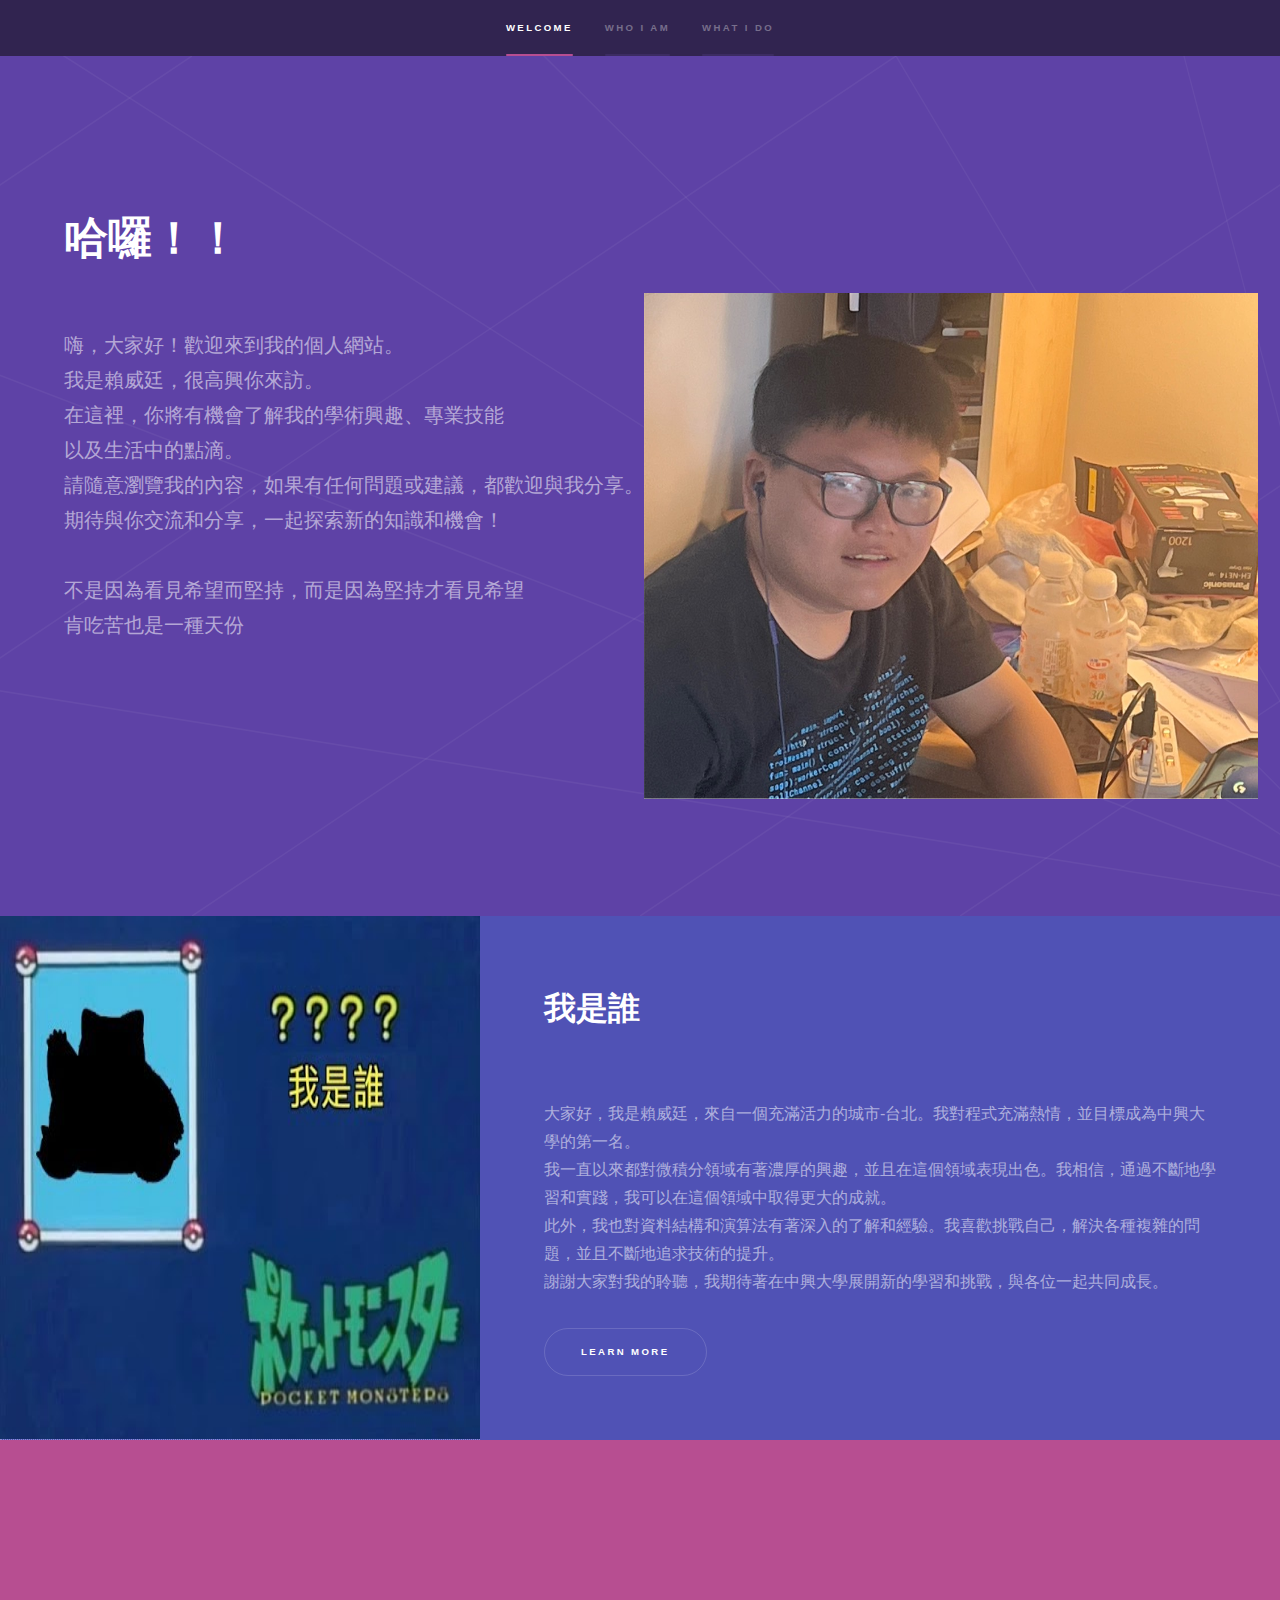
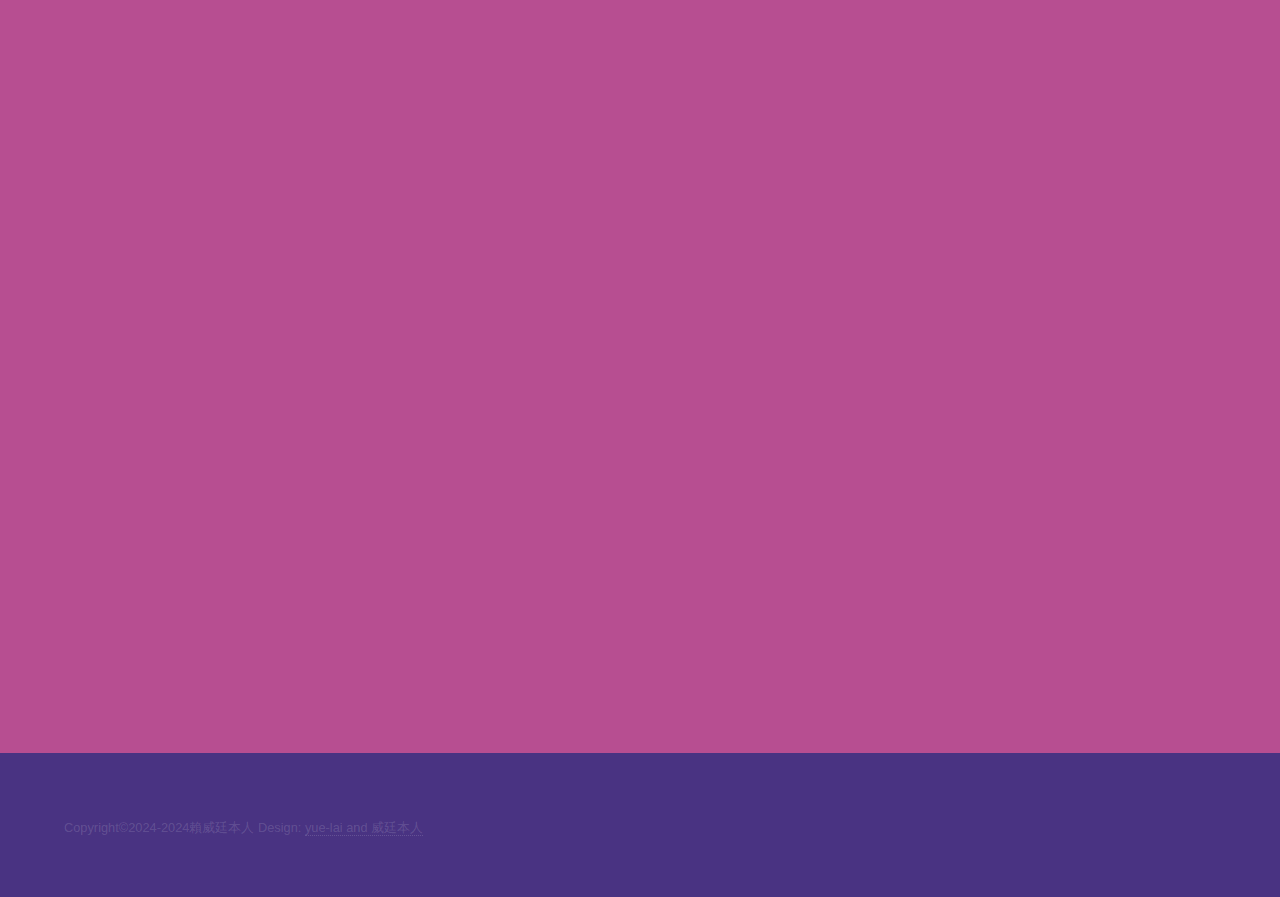
==== commit b52eeafe: "05202308" ====
--- a/WEI-TING/index.html
+++ b/WEI-TING/index.html
@@ -9,15 +9,17 @@
 		<link rel="icon" href="./assets/icon/1716136309.ico">
 		<title>威廷好電</title>
 		
-
-
+		<!--bootstrap會使動畫變慢-->
+		<link href="https://cdn.jsdelivr.net/npm/bootstrap@5.0.1/dist/css/bootstrap.min.css" rel="stylesheet" integrity="sha384-+0n0xVW2eSR5OomGNYDnhzAbDsOXxcvSN1TPprVMTNDbiYZCxYbOOl7+AMvyTG2x" crossorigin="anonymous">
+		<script src="https://cdn.jsdelivr.net/npm/bootstrap@5.0.1/dist/js/bootstrap.bundle.min.js" integrity="sha384-gtEjrD/SeCtmISkJkNUaaKMoLD0//ElJ19smozuHV6z3Iehds+3Ulb9Bn9Plx0x4" crossorigin="anonymous"></script>
+		<link rel="stylesheet" href="https://cdnjs.cloudflare.com/ajax/libs/font-awesome/6.5.2/css/all.min.css">
 		<meta charset="utf-8" />
 		<meta name="viewport" content="width=device-width, initial-scale=1, user-scalable=no" />
 		<link rel="stylesheet" href="assets/css/main.css" />
 		<noscript><link rel="stylesheet" href="assets/css/noscript.css" /></noscript>
 	</head>
-	<body class="is-preload">
-
+	<body class="is-preload" >
+		
 		<!-- Sidebar -->
 			<section id="sidebar">
 				<div class="inner">
@@ -43,7 +45,11 @@
 							<div style="width: 240%;display: flex">
 							<p style="width: auto;">
 								<br>
-								嗨，大家好！歡迎來到我的個人網站。<br>我是賴威廷，很高興你來訪。<br>在這裡，你將有機會了解我的學術興趣、專業技能<br>以及生活中的點滴。<br>請隨意瀏覽我的內容，如果有任何問題或建議，都歡迎與我分享。<br>期待與你交流和分享，讓我們一起探索新的知識和機會！
+								嗨，大家好！歡迎來到我的個人網站。<br>我是賴威廷，很高興你來訪。<br>在這裡，你將有機會了解我的學術興趣、專業技能<br>以及生活中的點滴。<br>請隨意瀏覽我的內容，如果有任何問題或建議，都歡迎與我分享。<br>期待與你交流和分享，一起探索新的知識和機會！<br>
+								<br>
+
+								不是因為看見希望而堅持，而是因為堅持才看見希望<br>
+								肯吃苦也是一種天份<br>
 									
 							</p>
 							<img src="images/weihead.jpg" alt="Logo" width="50%" height="50%"/>
@@ -58,18 +64,18 @@
 				<!-- One -->
 					<section id="one" class="wrapper style2 spotlights">
 						<section>
-							<a href="#" >
+							<a href="#" onclick="playVideo('WhoamI');" type="button" data-bs-toggle="modal" data-bs-target="#loginModal">
 								<img src="images/whoami.png" alt="" data-position="center center" width="100%" height="100%"/>
-
 							</a>
+							
+								
 								
 								
 								
 							
 							<div class="content">
 								<div class="inner">
-									<h2>我是誰
-									</h2>
+									<p  style="font-size: 200%;"><b>我是誰</b></p>
 									<p>大家好，我是賴威廷，來自一個充滿活力的城市-台北。我對程式充滿熱情，並目標成為中興大學的第一名。<br>
 								
 										我一直以來都對微積分領域有著濃厚的興趣，並且在這個領域表現出色。我相信，通過不斷地學習和實踐，我可以在這個領域中取得更大的成就。<br>
@@ -77,7 +83,7 @@
 										此外，我也對資料結構和演算法有著深入的了解和經驗。我喜歡挑戰自己，解決各種複雜的問題，並且不斷地追求技術的提升。<br>								
 										謝謝大家對我的聆聽，我期待著在中興大學展開新的學習和挑戰，與各位一起共同成長。</p>
 									<ul class="actions">
-										<li><a href="generic.html" class="button">Learn more</a></li>
+										<li><a  type="button"class="button" onclick="playAudio();">Learn more</a></li>
 									</ul>
 								</div>
 							</div>
@@ -89,41 +95,42 @@
 				<!-- Two -->
 					<section id="two" class="wrapper style3 fade-up">
 						<div class="inner">
-							<h2>What we do</h2>
-							<p>Phasellus convallis elit id ullamcorper pulvinar. Duis aliquam turpis mauris, eu ultricies erat malesuada quis. Aliquam dapibus, lacus eget hendrerit bibendum, urna est aliquam sem, sit amet imperdiet est velit quis lorem.</p>
+							<h2>我都在幹些啥事呢</h2>
+							<p>我是一個菜鳥工程師，目前正在專研資料結構、演算法等，目標是競程全國第一，目前已經達成中興第一。<br>
+								同時我也是影片剪輯師，除了有自己頻道之外，也有配合的頻道幫看他人剪片等等。<br>
+								我也是教學家，我都要教我的笨笨室友，危機分、腺性袋鼠、抓挖程式、裸雞設雞和梨傘數學。<br>
+								<span style="background-color: aliceblue; color: crimson;">我相信我的室友如果沒有我的幫助一定被當光光。</span><br>
+								<b><i><del>同時我也是🈸</del></i></b>
+							</p>
 							<div class="features">
 								<section>
 									<span class="icon solid major fa-code"></span>
-									<h3>Lorem ipsum amet</h3>
-									<p>Phasellus convallis elit id ullam corper amet et pulvinar. Duis aliquam turpis mauris, sed ultricies erat dapibus.</p>
+									<h3>資料結構and演算法</h3>
+									<p>我會一大堆奇怪資料結構，還有演算法，目標成為全國第一人，目前已達成全國第一人。
+									</p>
 								</section>
 								<section>
-									<span class="icon solid major fa-lock"></span>
-									<h3>Aliquam sed nullam</h3>
-									<p>Phasellus convallis elit id ullam corper amet et pulvinar. Duis aliquam turpis mauris, sed ultricies erat dapibus.</p>
+									
+									<span class="icon brands major fa-youtube"></span>
+									<h3>我也是一名剪輯師</h3>
+									<p>我目前有在經營一個<a href="https://www.youtube.com/@eggeggwe1750">youtube頻道</a>，除此之外我還有幫其他人剪輯影片，更是在放火迷因大賽奪得入選決賽佳績。</p>
 								</section>
 								<section>
-									<span class="icon solid major fa-cog"></span>
-									<h3>Sed erat ullam corper</h3>
-									<p>Phasellus convallis elit id ullam corper amet et pulvinar. Duis aliquam turpis mauris, sed ultricies erat dapibus.</p>
+									<span class="icon solid major fa-school"></span>
+									<h3>教育家</h3>
+									<p>正所謂古人云：<br>『師者，所以傳道、授業、解惑也』。<br>我目前立志於解惑也，都幫我的笨笨室友解惑包括：危機分、腺性袋鼠、抓挖程式、裸雞設雞和梨傘數學。<br>經過此番經歷，我相信我對於師者有更加一番的領悟。
+									</p>
 								</section>
 								<section>
 									<span class="icon solid major fa-desktop"></span>
-									<h3>Veroeros quis lorem</h3>
-									<p>Phasellus convallis elit id ullam corper amet et pulvinar. Duis aliquam turpis mauris, sed ultricies erat dapibus.</p>
+									<h3>空手道社長</h3>
+									<p>我現在是中興大學空手道社社長，<br>
+									目前緞帶為咖啡帶，希望有招一日我會成為黑帶高手，我曾經利用空手道技巧的高階事蹟是徒手批西瓜<a href="">(點我看影片)</a>。
+									</p>
 								</section>
-								<section>
-									<span class="icon solid major fa-link"></span>
-									<h3>Urna quis bibendum</h3>
-									<p>Phasellus convallis elit id ullam corper amet et pulvinar. Duis aliquam turpis mauris, sed ultricies erat dapibus.</p>
-								</section>
-								<section>
-									<span class="icon major fa-gem"></span>
-									<h3>Aliquam urna dapibus</h3>
-									<p>Phasellus convallis elit id ullam corper amet et pulvinar. Duis aliquam turpis mauris, sed ultricies erat dapibus.</p>
-								</section>
+								
 							</div>
-							<ul class="actions">
+							<ul class="actions" style="pointer-events: none;">
 								<li><a href="generic.html" class="button">Learn more</a></li>
 							</ul>
 						</div>
@@ -136,15 +143,20 @@
 			<footer id="footer" class="wrapper style1-alt">
 				<div class="inner">
 					<ul class="menu">
-						<li>&copy; Untitled. All rights reserved.</li><li>Design: <a href="http://html5up.net">HTML5 UP</a></li>
+						<li>Copyright©2024-2024賴威廷本人 Design: <a href="https://www.instagram.com/laitingyue/">yue-lai and 威廷本人</a></li>
 					</ul>
 				</div>
 			</footer>
-
+		<!--彈出式窗-->
+	
+		<video  id="WhoamI"  style="display: none;" >
+			<source src="assets/video/lai.mp4" type="video/mp4" wigth="100%"height="100%">
+							Your browser does not support the video tag.
+		</video>
 		<!-- Scripts -->
 			<script src="assets/js/jquery.min.js"></script>
 			<script src="assets/js/jquery.scrollex.min.js"></script>
-			<script src="assets/js/jquery.scrolly.min.js"></script>
+			<!--<script src="assets/js/jquery.scrolly.min.js"></script>-->
 			<script src="assets/js/browser.min.js"></script>
 			<script src="assets/js/breakpoints.min.js"></script>
 			<script src="assets/js/util.js"></script>
--- a/WEI-TING/assets/css/main.css
+++ b/WEI-TING/assets/css/main.css
@@ -3049,7 +3049,7 @@
 			-ms-justify-content: center;
 			justify-content: center;
 			width: 50em;
-			-ms-flex: 1;
+			
 		}
 
 			.spotlights > section > .content > .inner {
